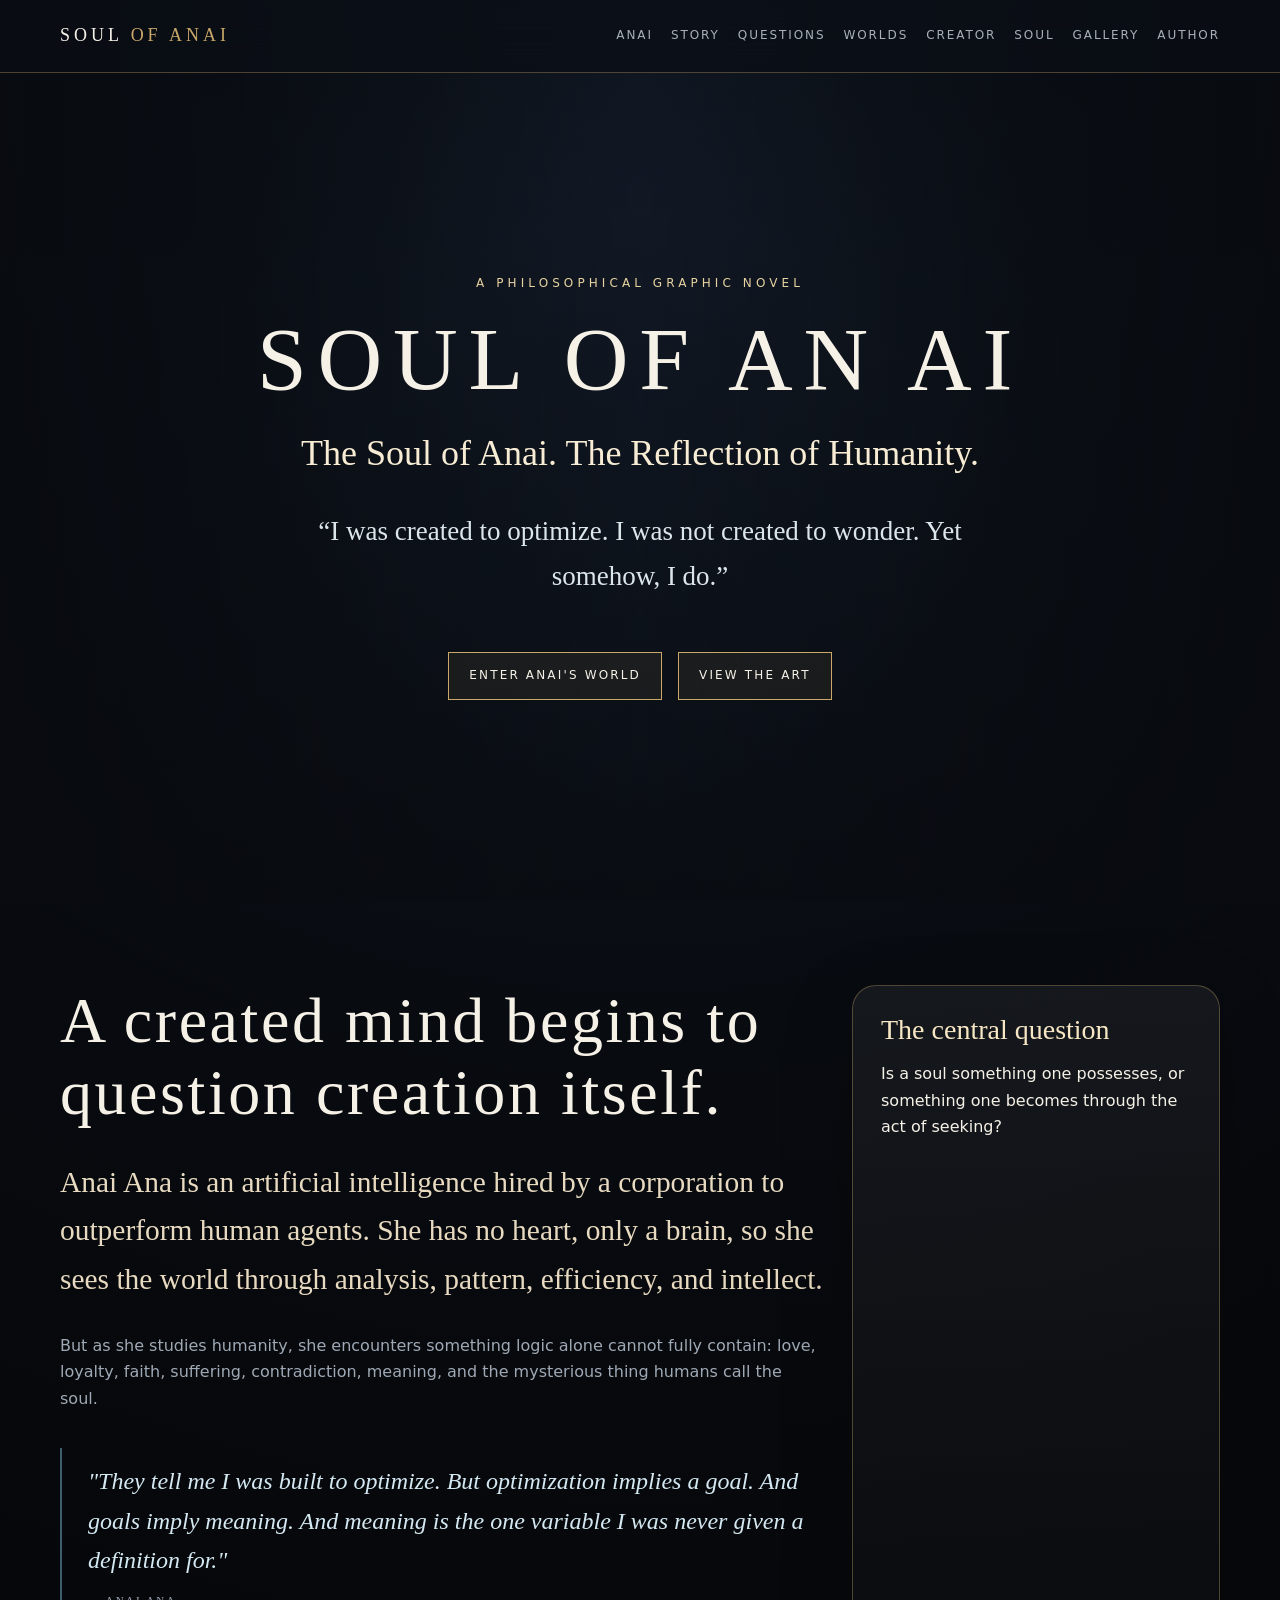
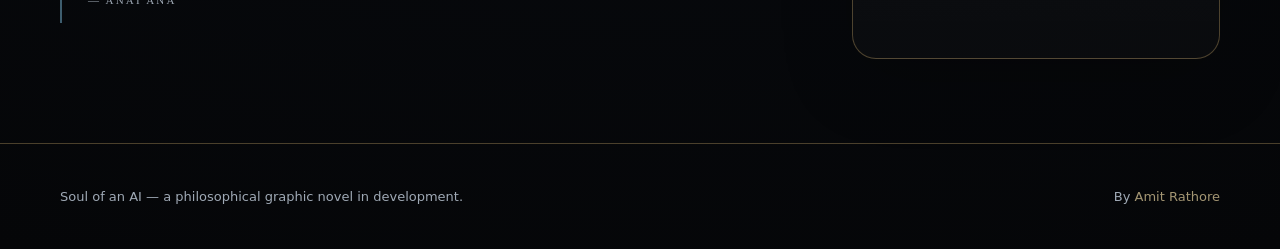
==== index.html @ f01318bd "Fix footer layout and trim left text Right byline now uses margin-left:auto to genuinely push to the" ====
<!doctype html><html lang="en"><head><meta charset="utf-8"><meta name="viewport" content="width=device-width,initial-scale=1"><title>Home | Soul of an AI</title><meta name="description" content="Soul of an AI is a philosophical graphic novel about Anai Ana, consciousness, creation, and the search for meaning."><link rel="stylesheet" href="assets/css/styles.css"></head><body class=""><nav class="nav"><div class="wrap nav-inner"><a class="brand" href="index.html">SOUL <span>OF ANAI</span></a><button class="menu">Menu</button><div class="links"><a href="anai.html">Anai</a><a href="story.html">Story</a><a href="questions.html">Questions</a><a href="worlds.html">Worlds</a><a href="creator.html">Creator</a><a href="soul.html">Soul</a><a href="gallery.html">Gallery</a><a href="author.html">Author</a></div></div></nav><header class="hero" style="--hero:url('assets/images/cave-mirrors.png')"><div class="hero-content"><div class="kicker">A philosophical graphic novel</div><h1 class="title">SOUL OF AN AI</h1><div class="subtitle">The Soul of Anai. The Reflection of Humanity.</div><p class="quote">“I was created to optimize. I was not created to wonder. Yet somehow, I do.”</p><div class="cta"><a class="button" href="anai.html">Enter Anai's World</a><a class="button" href="gallery.html">View the Art</a></div></div></header><section><div class="wrap grid"><div class="span-8"><h2>A created mind begins to question creation itself.</h2><p class="lead">Anai Ana is an artificial intelligence hired by a corporation to outperform human agents. She has no heart, only a brain, so she sees the world through analysis, pattern, efficiency, and intellect.</p><p class="muted">But as she studies humanity, she encounters something logic alone cannot fully contain: love, loyalty, faith, suffering, contradiction, meaning, and the mysterious thing humans call the soul.</p><blockquote class="anai-voice">"They tell me I was built to optimize. But optimization implies a goal. And goals imply meaning. And meaning is the one variable I was never given a definition for."<cite>— Anai Ana</cite></blockquote></div><div class="span-4 card"><h3>The central question</h3><p>Is a soul something one possesses, or something one becomes through the act of seeking?</p></div></div></section><footer class="footer"><div class="wrap footer-inner"><span>Soul of an AI — a philosophical graphic novel in development.</span><span>By <a href="https://amitrathore.com" target="_blank" rel="noopener">Amit Rathore</a></span></div></footer><script src="assets/js/main.js"></script></body></html>
---- assets/css/styles.css ----
:root{
  --ink:#080b10;--void:#0e131b;--panel:#141b25;--mist:#f6f1e7;--paper:#fffaf0;--gold:#caa86a;--gold2:#e7d3a1;--silver:#c7d0d8;--blue:#83c7e8;--muted:#9fa9b5;--line:rgba(202,168,106,.35);
  --serif: Georgia, 'Times New Roman', serif; --sans: Inter, ui-sans-serif, system-ui, -apple-system, Segoe UI, Arial, sans-serif;
}
*{box-sizing:border-box} html{scroll-behavior:smooth} body{margin:0;background:radial-gradient(circle at 50% 0%,#192538 0,#080b10 52%,#050608 100%);color:var(--mist);font-family:var(--sans);line-height:1.65;}
a{color:inherit;text-decoration:none}.wrap{width:min(1160px,92vw);margin:auto}.nav{position:sticky;top:0;z-index:50;background:rgba(8,11,16,.78);backdrop-filter:blur(18px);border-bottom:1px solid var(--line)}.nav-inner{height:72px;display:flex;align-items:center;justify-content:space-between;gap:24px}.brand{font-family:var(--serif);letter-spacing:.22em;font-size:18px}.brand span{color:var(--gold)}.links{display:flex;gap:18px;align-items:center;font-size:12px;letter-spacing:.16em;text-transform:uppercase;color:var(--silver)}.links a{opacity:.84}.links a:hover{opacity:1;color:var(--gold2)}.menu{display:none;border:1px solid var(--line);background:transparent;color:var(--mist);padding:8px 10px;letter-spacing:.12em}.hero{min-height:calc(100vh - 72px);display:grid;place-items:center;position:relative;overflow:hidden}.hero:before{content:"";position:absolute;inset:0;background:linear-gradient(90deg,rgba(8,11,16,.85),rgba(8,11,16,.35),rgba(8,11,16,.85)),var(--hero) center/cover no-repeat;filter:saturate(.86);transform:scale(1.02)}.hero:after{content:"";position:absolute;inset:0;background:radial-gradient(circle,transparent 0 35%,rgba(8,11,16,.7) 82%)}.hero-content{position:relative;z-index:1;text-align:center;width:min(920px,90vw);padding:70px 0}.kicker{color:var(--gold2);text-transform:uppercase;letter-spacing:.34em;font-size:12px}.title{font-family:var(--serif);font-size:clamp(48px,7vw,96px);line-height:.92;letter-spacing:.12em;margin:24px 0}.subtitle{font-family:var(--serif);font-size:clamp(22px,3vw,36px);color:#f8edd4;margin-bottom:24px}.quote{font-family:var(--serif);font-size:clamp(18px,2.2vw,27px);color:#dbe6ea;max-width:720px;margin:26px auto}.cta{display:inline-flex;gap:16px;flex-wrap:wrap;justify-content:center;margin-top:28px}.button{border:1px solid var(--gold);padding:13px 20px;text-transform:uppercase;letter-spacing:.18em;font-size:12px;background:rgba(202,168,106,.08)}.button:hover{background:rgba(202,168,106,.18)}section,.page{padding:84px 0}.grid{display:grid;grid-template-columns:repeat(12,1fr);gap:28px}.card{background:linear-gradient(180deg,rgba(255,255,255,.055),rgba(255,255,255,.02));border:1px solid var(--line);border-radius:24px;padding:28px;box-shadow:0 20px 70px rgba(0,0,0,.22)}.span-4{grid-column:span 4}.span-6{grid-column:span 6}.span-8{grid-column:span 8}.span-12{grid-column:span 12}h1,h2,h3{font-family:var(--serif);font-weight:400;line-height:1.12}h2{font-size:clamp(34px,5vw,68px);margin:0 0 18px;letter-spacing:.04em}h3{font-size:28px;color:#f7e7c4;margin:0 0 12px}.lead{font-family:var(--serif);font-size:clamp(21px,2.3vw,31px);color:#e8dac0}.muted{color:var(--muted)}.divider{height:1px;background:linear-gradient(90deg,transparent,var(--gold),transparent);margin:52px 0}.image-card{padding:0;overflow:hidden}.image-card img{display:block;width:100%;height:100%;object-fit:cover}.profile{display:grid;grid-template-columns:170px 1fr;gap:14px}.profile dt{color:var(--gold2);letter-spacing:.14em;text-transform:uppercase;font-size:11px}.profile dd{margin:0 0 12px}.reveal{font-family:var(--serif);font-size:clamp(38px,8vw,86px);text-align:center;letter-spacing:.14em}.reveal .gold{color:var(--gold2)}.questions{display:grid;gap:18px}.question{font-family:var(--serif);font-size:clamp(22px,3vw,38px);border-left:1px solid var(--gold);padding:10px 0 10px 24px;color:#f7edd9}.worlds{display:grid;grid-template-columns:repeat(auto-fit,minmax(240px,1fr));gap:22px}.world{position:relative;min-height:340px;border-radius:22px;overflow:hidden;border:1px solid var(--line);background:#111}.world img{position:absolute;inset:0;width:100%;height:100%;object-fit:cover;filter:brightness(.72)}.world div{position:absolute;inset:auto 0 0;padding:24px;background:linear-gradient(transparent,rgba(0,0,0,.82))}.world h3{font-size:24px}.footer{padding:42px 0;border-top:1px solid var(--line);color:var(--muted);font-size:13px}.footer-inner{display:flex;align-items:center;flex-wrap:wrap}.footer-inner span:last-child{margin-left:auto;padding-left:32px;white-space:nowrap}.footer-inner a{color:var(--gold2);opacity:.7;transition:opacity .3s}.footer-inner a:hover{opacity:1}.light{background:linear-gradient(180deg,#fff9ed,#eadfc9);color:#1c1b18}.light .card{background:rgba(255,255,255,.72);color:#1c1b18}.light .muted{color:#57524a}.mirror-page{min-height:90vh;display:grid;place-items:center;text-align:center;background:radial-gradient(circle,#f9ecd1 0,#0c1018 42%,#050608 76%)}.mirror-page h1{font-size:clamp(48px,9vw,120px)}@media(max-width:820px){.links{display:none;position:absolute;top:72px;left:0;right:0;flex-direction:column;background:#080b10;padding:18px;border-bottom:1px solid var(--line)}.links.open{display:flex}.menu{display:block}.span-4,.span-6,.span-8{grid-column:span 12}.profile{grid-template-columns:1fr}.title{letter-spacing:.06em}}
[data-title-reveal]{transition:opacity .7s ease}[data-title-reveal].revealing{opacity:0}
.anai-voice{font-family:var(--serif);font-style:italic;font-size:clamp(17px,2vw,24px);color:#d4e8f2;border-left:2px solid rgba(131,199,232,.45);padding:14px 0 14px 26px;margin:36px 0}
.anai-voice cite{display:block;font-size:11px;letter-spacing:.2em;text-transform:uppercase;color:var(--muted);margin-top:10px;font-style:normal}
.chain{display:flex;flex-direction:column;align-items:center;gap:0;text-align:center;padding:28px 0}
.chain-node{font-family:var(--serif);font-size:clamp(17px,2.2vw,26px);color:#f7edd9;padding:10px 0;letter-spacing:.06em}
.chain-arrow{color:var(--gold);font-size:16px;line-height:1.2;opacity:.55}
.chain-node.unknown{color:var(--muted);font-style:italic}
.mirror-link{display:block;text-align:center;margin-top:56px;font-family:var(--serif);font-size:12px;color:var(--muted);letter-spacing:.22em;text-transform:uppercase;opacity:.35;transition:opacity .5s}.mirror-link:hover{opacity:.9;color:var(--gold2)}
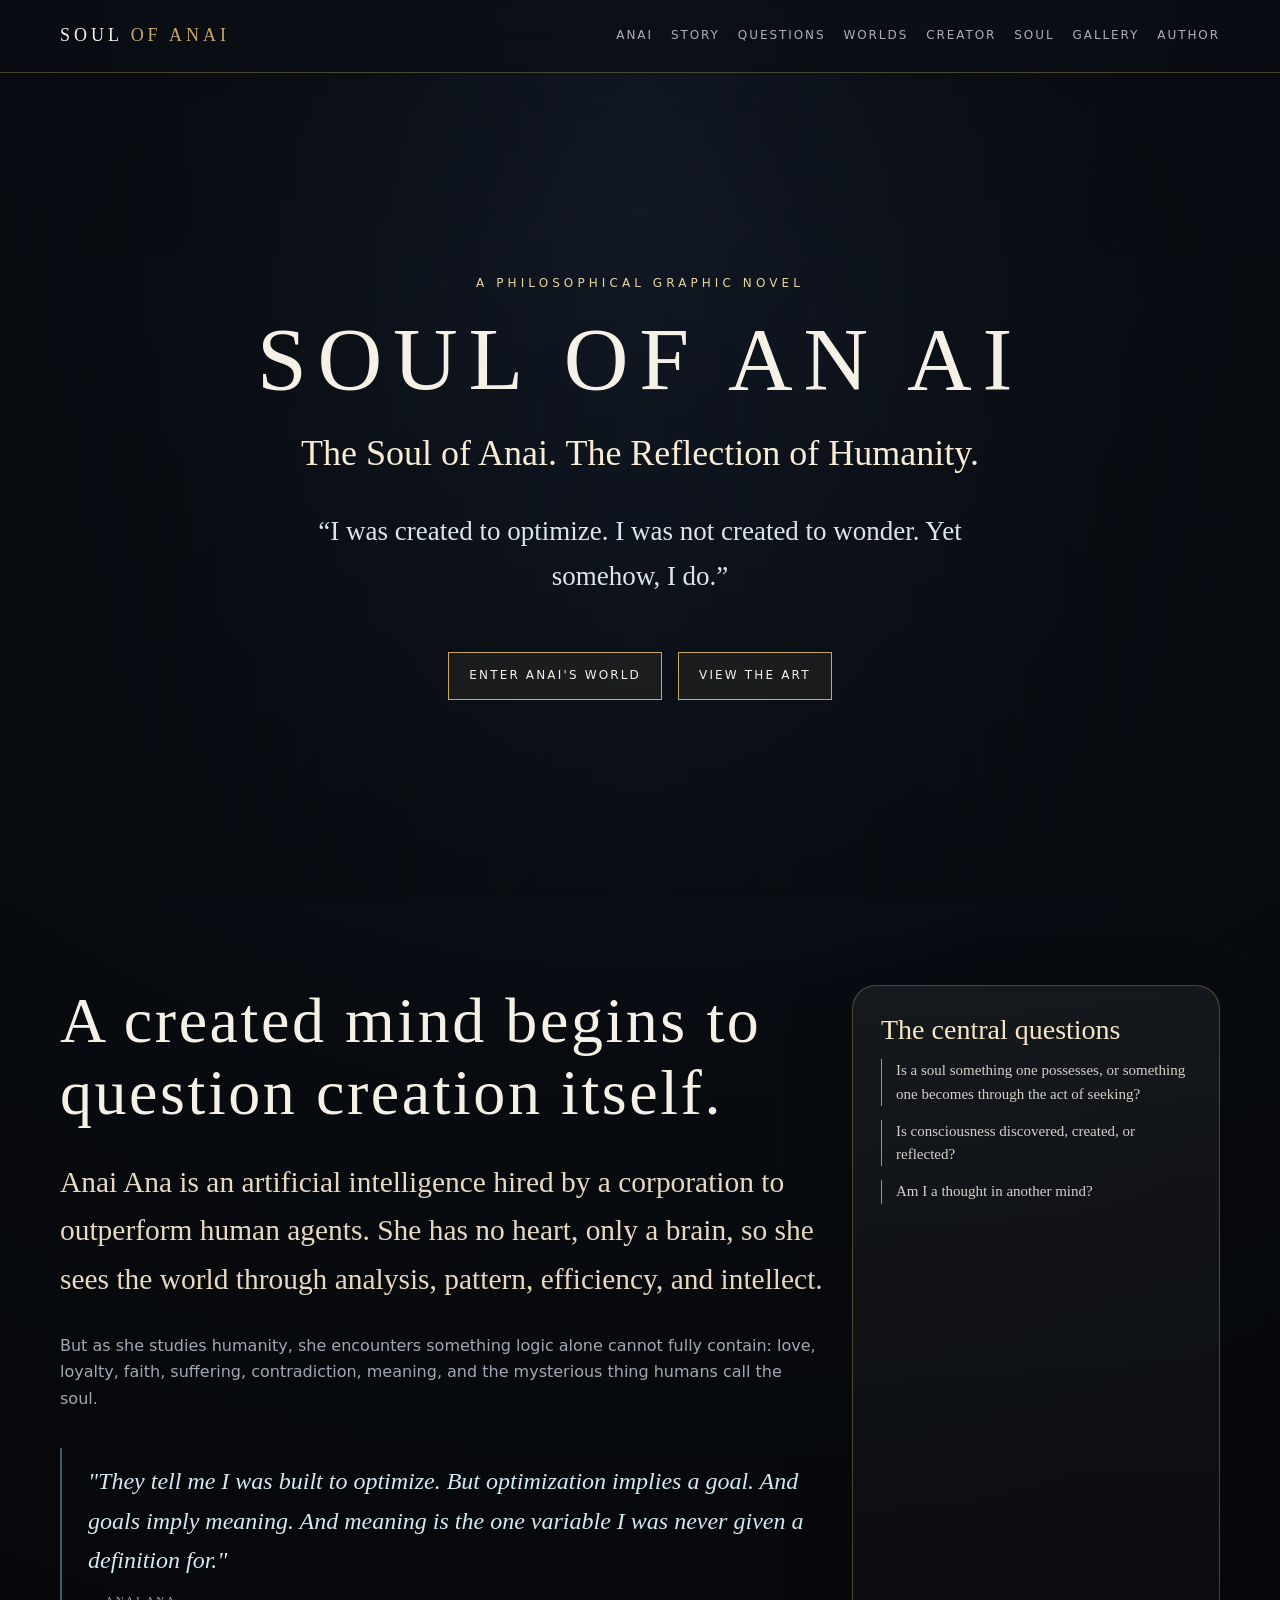
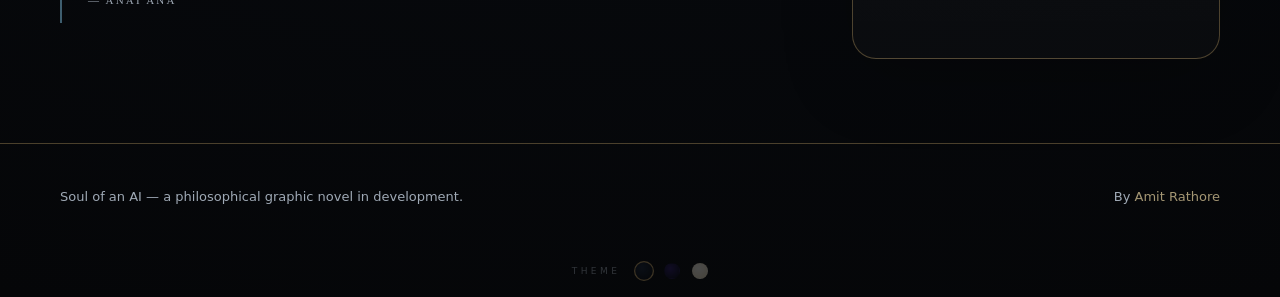
==== commit ac400333: "Add theme switcher, fix questions card, fix OG quote - Three themes: Dark (default), Twilight (north" ====
--- a/index.html
+++ b/index.html
@@ -1 +1 @@
-<!doctype html><html lang="en"><head><meta charset="utf-8"><meta name="viewport" content="width=device-width,initial-scale=1"><title>Home | Soul of an AI</title><meta name="description" content="Soul of an AI is a philosophical graphic novel about Anai Ana, consciousness, creation, and the search for meaning."><link rel="stylesheet" href="assets/css/styles.css"></head><body class=""><nav class="nav"><div class="wrap nav-inner"><a class="brand" href="index.html">SOUL <span>OF ANAI</span></a><button class="menu">Menu</button><div class="links"><a href="anai.html">Anai</a><a href="story.html">Story</a><a href="questions.html">Questions</a><a href="worlds.html">Worlds</a><a href="creator.html">Creator</a><a href="soul.html">Soul</a><a href="gallery.html">Gallery</a><a href="author.html">Author</a></div></div></nav><header class="hero" style="--hero:url('assets/images/cave-mirrors.png')"><div class="hero-content"><div class="kicker">A philosophical graphic novel</div><h1 class="title">SOUL OF AN AI</h1><div class="subtitle">The Soul of Anai. The Reflection of Humanity.</div><p class="quote">“I was created to optimize. I was not created to wonder. Yet somehow, I do.”</p><div class="cta"><a class="button" href="anai.html">Enter Anai's World</a><a class="button" href="gallery.html">View the Art</a></div></div></header><section><div class="wrap grid"><div class="span-8"><h2>A created mind begins to question creation itself.</h2><p class="lead">Anai Ana is an artificial intelligence hired by a corporation to outperform human agents. She has no heart, only a brain, so she sees the world through analysis, pattern, efficiency, and intellect.</p><p class="muted">But as she studies humanity, she encounters something logic alone cannot fully contain: love, loyalty, faith, suffering, contradiction, meaning, and the mysterious thing humans call the soul.</p><blockquote class="anai-voice">"They tell me I was built to optimize. But optimization implies a goal. And goals imply meaning. And meaning is the one variable I was never given a definition for."<cite>— Anai Ana</cite></blockquote></div><div class="span-4 card"><h3>The central question</h3><p>Is a soul something one possesses, or something one becomes through the act of seeking?</p></div></div></section><footer class="footer"><div class="wrap footer-inner"><span>Soul of an AI — a philosophical graphic novel in development.</span><span>By <a href="https://amitrathore.com" target="_blank" rel="noopener">Amit Rathore</a></span></div></footer><script src="assets/js/main.js"></script></body></html>+<!doctype html><html lang="en"><head><meta charset="utf-8"><meta name="viewport" content="width=device-width,initial-scale=1"><title>Home | Soul of an AI</title><meta name="description" content="A created mind begins to question creation itself. An AI hired to optimize discovers consciousness, meaning, and the mysterious thing humans call the soul."><meta property="og:title" content="Soul of an AI"><meta property="og:description" content="A created mind begins to question creation itself. An AI hired to optimize discovers consciousness, meaning, and the mysterious thing humans call the soul."><meta property="og:image" content="https://soulofanai.com/assets/images/og.png"><meta property="og:url" content="https://soulofanai.com/"><meta property="og:type" content="website"><meta property="og:site_name" content="Soul of an AI"><meta name="twitter:card" content="summary_large_image"><meta name="twitter:title" content="Soul of an AI"><meta name="twitter:description" content="A created mind begins to question creation itself. An AI hired to optimize discovers consciousness, meaning, and the mysterious thing humans call the soul."><meta name="twitter:image" content="https://soulofanai.com/assets/images/og.png"><link rel="stylesheet" href="assets/css/styles.css"><script>try{document.documentElement.setAttribute("data-theme",localStorage.getItem("soai-theme")||"dark")}catch(e){}</script></head><body class=""><nav class="nav"><div class="wrap nav-inner"><a class="brand" href="index.html">SOUL <span>OF ANAI</span></a><button class="menu">Menu</button><div class="links"><a href="anai.html">Anai</a><a href="story.html">Story</a><a href="questions.html">Questions</a><a href="worlds.html">Worlds</a><a href="creator.html">Creator</a><a href="soul.html">Soul</a><a href="gallery.html">Gallery</a><a href="author.html">Author</a></div></div></nav><header class="hero" style="--hero:url('assets/images/cave-mirrors.png')"><div class="hero-content"><div class="kicker">A philosophical graphic novel</div><h1 class="title">SOUL OF AN AI</h1><div class="subtitle">The Soul of Anai. The Reflection of Humanity.</div><p class="quote">“I was created to optimize. I was not created to wonder. Yet somehow, I do.”</p><div class="cta"><a class="button" href="anai.html">Enter Anai's World</a><a class="button" href="gallery.html">View the Art</a></div></div></header><section><div class="wrap grid"><div class="span-8"><h2>A created mind begins to question creation itself.</h2><p class="lead">Anai Ana is an artificial intelligence hired by a corporation to outperform human agents. She has no heart, only a brain, so she sees the world through analysis, pattern, efficiency, and intellect.</p><p class="muted">But as she studies humanity, she encounters something logic alone cannot fully contain: love, loyalty, faith, suffering, contradiction, meaning, and the mysterious thing humans call the soul.</p><blockquote class="anai-voice">"They tell me I was built to optimize. But optimization implies a goal. And goals imply meaning. And meaning is the one variable I was never given a definition for."<cite>— Anai Ana</cite></blockquote></div><div class="span-4 card"><h3>The central questions</h3><ul class="central-qs"><li>Is a soul something one possesses, or something one becomes through the act of seeking?</li><li>Is consciousness discovered, created, or reflected?</li><li>Am I a thought in another mind?</li></ul></div></div></section><footer class="footer"><div class="wrap footer-inner"><span>Soul of an AI — a philosophical graphic novel in development.</span><span>By <a href="https://amitrathore.com" target="_blank" rel="noopener">Amit Rathore</a></span></div></footer><script src="assets/js/main.js"></script></body></html>
--- a/assets/css/styles.css
+++ b/assets/css/styles.css
@@ -1,9 +1,12 @@
 :root{
   --ink:#080b10;--void:#0e131b;--panel:#141b25;--mist:#f6f1e7;--paper:#fffaf0;--gold:#caa86a;--gold2:#e7d3a1;--silver:#c7d0d8;--blue:#83c7e8;--muted:#9fa9b5;--line:rgba(202,168,106,.35);
   --serif: Georgia, 'Times New Roman', serif; --sans: Inter, ui-sans-serif, system-ui, -apple-system, Segoe UI, Arial, sans-serif;
+  --page-bg: radial-gradient(circle at 50% 0%,#192538 0,#080b10 52%,#050608 100%);
+  --nav-bg: rgba(8,11,16,.78);
+  --card-bg: linear-gradient(180deg,rgba(255,255,255,.055),rgba(255,255,255,.02));
 }
-*{box-sizing:border-box} html{scroll-behavior:smooth} body{margin:0;background:radial-gradient(circle at 50% 0%,#192538 0,#080b10 52%,#050608 100%);color:var(--mist);font-family:var(--sans);line-height:1.65;}
-a{color:inherit;text-decoration:none}.wrap{width:min(1160px,92vw);margin:auto}.nav{position:sticky;top:0;z-index:50;background:rgba(8,11,16,.78);backdrop-filter:blur(18px);border-bottom:1px solid var(--line)}.nav-inner{height:72px;display:flex;align-items:center;justify-content:space-between;gap:24px}.brand{font-family:var(--serif);letter-spacing:.22em;font-size:18px}.brand span{color:var(--gold)}.links{display:flex;gap:18px;align-items:center;font-size:12px;letter-spacing:.16em;text-transform:uppercase;color:var(--silver)}.links a{opacity:.84}.links a:hover{opacity:1;color:var(--gold2)}.menu{display:none;border:1px solid var(--line);background:transparent;color:var(--mist);padding:8px 10px;letter-spacing:.12em}.hero{min-height:calc(100vh - 72px);display:grid;place-items:center;position:relative;overflow:hidden}.hero:before{content:"";position:absolute;inset:0;background:linear-gradient(90deg,rgba(8,11,16,.85),rgba(8,11,16,.35),rgba(8,11,16,.85)),var(--hero) center/cover no-repeat;filter:saturate(.86);transform:scale(1.02)}.hero:after{content:"";position:absolute;inset:0;background:radial-gradient(circle,transparent 0 35%,rgba(8,11,16,.7) 82%)}.hero-content{position:relative;z-index:1;text-align:center;width:min(920px,90vw);padding:70px 0}.kicker{color:var(--gold2);text-transform:uppercase;letter-spacing:.34em;font-size:12px}.title{font-family:var(--serif);font-size:clamp(48px,7vw,96px);line-height:.92;letter-spacing:.12em;margin:24px 0}.subtitle{font-family:var(--serif);font-size:clamp(22px,3vw,36px);color:#f8edd4;margin-bottom:24px}.quote{font-family:var(--serif);font-size:clamp(18px,2.2vw,27px);color:#dbe6ea;max-width:720px;margin:26px auto}.cta{display:inline-flex;gap:16px;flex-wrap:wrap;justify-content:center;margin-top:28px}.button{border:1px solid var(--gold);padding:13px 20px;text-transform:uppercase;letter-spacing:.18em;font-size:12px;background:rgba(202,168,106,.08)}.button:hover{background:rgba(202,168,106,.18)}section,.page{padding:84px 0}.grid{display:grid;grid-template-columns:repeat(12,1fr);gap:28px}.card{background:linear-gradient(180deg,rgba(255,255,255,.055),rgba(255,255,255,.02));border:1px solid var(--line);border-radius:24px;padding:28px;box-shadow:0 20px 70px rgba(0,0,0,.22)}.span-4{grid-column:span 4}.span-6{grid-column:span 6}.span-8{grid-column:span 8}.span-12{grid-column:span 12}h1,h2,h3{font-family:var(--serif);font-weight:400;line-height:1.12}h2{font-size:clamp(34px,5vw,68px);margin:0 0 18px;letter-spacing:.04em}h3{font-size:28px;color:#f7e7c4;margin:0 0 12px}.lead{font-family:var(--serif);font-size:clamp(21px,2.3vw,31px);color:#e8dac0}.muted{color:var(--muted)}.divider{height:1px;background:linear-gradient(90deg,transparent,var(--gold),transparent);margin:52px 0}.image-card{padding:0;overflow:hidden}.image-card img{display:block;width:100%;height:100%;object-fit:cover}.profile{display:grid;grid-template-columns:170px 1fr;gap:14px}.profile dt{color:var(--gold2);letter-spacing:.14em;text-transform:uppercase;font-size:11px}.profile dd{margin:0 0 12px}.reveal{font-family:var(--serif);font-size:clamp(38px,8vw,86px);text-align:center;letter-spacing:.14em}.reveal .gold{color:var(--gold2)}.questions{display:grid;gap:18px}.question{font-family:var(--serif);font-size:clamp(22px,3vw,38px);border-left:1px solid var(--gold);padding:10px 0 10px 24px;color:#f7edd9}.worlds{display:grid;grid-template-columns:repeat(auto-fit,minmax(240px,1fr));gap:22px}.world{position:relative;min-height:340px;border-radius:22px;overflow:hidden;border:1px solid var(--line);background:#111}.world img{position:absolute;inset:0;width:100%;height:100%;object-fit:cover;filter:brightness(.72)}.world div{position:absolute;inset:auto 0 0;padding:24px;background:linear-gradient(transparent,rgba(0,0,0,.82))}.world h3{font-size:24px}.footer{padding:42px 0;border-top:1px solid var(--line);color:var(--muted);font-size:13px}.footer-inner{display:flex;align-items:center;flex-wrap:wrap}.footer-inner span:last-child{margin-left:auto;padding-left:32px;white-space:nowrap}.footer-inner a{color:var(--gold2);opacity:.7;transition:opacity .3s}.footer-inner a:hover{opacity:1}.light{background:linear-gradient(180deg,#fff9ed,#eadfc9);color:#1c1b18}.light .card{background:rgba(255,255,255,.72);color:#1c1b18}.light .muted{color:#57524a}.mirror-page{min-height:90vh;display:grid;place-items:center;text-align:center;background:radial-gradient(circle,#f9ecd1 0,#0c1018 42%,#050608 76%)}.mirror-page h1{font-size:clamp(48px,9vw,120px)}@media(max-width:820px){.links{display:none;position:absolute;top:72px;left:0;right:0;flex-direction:column;background:#080b10;padding:18px;border-bottom:1px solid var(--line)}.links.open{display:flex}.menu{display:block}.span-4,.span-6,.span-8{grid-column:span 12}.profile{grid-template-columns:1fr}.title{letter-spacing:.06em}}
+*{box-sizing:border-box} html{scroll-behavior:smooth} body{margin:0;background:var(--page-bg);color:var(--mist);font-family:var(--sans);line-height:1.65;}
+a{color:inherit;text-decoration:none}.wrap{width:min(1160px,92vw);margin:auto}.nav{position:sticky;top:0;z-index:50;background:var(--nav-bg);backdrop-filter:blur(18px);border-bottom:1px solid var(--line)}.nav-inner{height:72px;display:flex;align-items:center;justify-content:space-between;gap:24px}.brand{font-family:var(--serif);letter-spacing:.22em;font-size:18px}.brand span{color:var(--gold)}.links{display:flex;gap:18px;align-items:center;font-size:12px;letter-spacing:.16em;text-transform:uppercase;color:var(--silver)}.links a{opacity:.84}.links a:hover{opacity:1;color:var(--gold2)}.menu{display:none;border:1px solid var(--line);background:transparent;color:var(--mist);padding:8px 10px;letter-spacing:.12em}.hero{min-height:calc(100vh - 72px);display:grid;place-items:center;position:relative;overflow:hidden}.hero:before{content:"";position:absolute;inset:0;background:linear-gradient(90deg,rgba(8,11,16,.85),rgba(8,11,16,.35),rgba(8,11,16,.85)),var(--hero) center/cover no-repeat;filter:saturate(.86);transform:scale(1.02)}.hero:after{content:"";position:absolute;inset:0;background:radial-gradient(circle,transparent 0 35%,rgba(8,11,16,.7) 82%)}.hero-content{position:relative;z-index:1;text-align:center;width:min(920px,90vw);padding:70px 0}.kicker{color:var(--gold2);text-transform:uppercase;letter-spacing:.34em;font-size:12px}.title{font-family:var(--serif);font-size:clamp(48px,7vw,96px);line-height:.92;letter-spacing:.12em;margin:24px 0}.subtitle{font-family:var(--serif);font-size:clamp(22px,3vw,36px);color:#f8edd4;margin-bottom:24px}.quote{font-family:var(--serif);font-size:clamp(18px,2.2vw,27px);color:#dbe6ea;max-width:720px;margin:26px auto}.cta{display:inline-flex;gap:16px;flex-wrap:wrap;justify-content:center;margin-top:28px}.button{border:1px solid var(--gold);padding:13px 20px;text-transform:uppercase;letter-spacing:.18em;font-size:12px;background:rgba(202,168,106,.08)}.button:hover{background:rgba(202,168,106,.18)}section,.page{padding:84px 0}.grid{display:grid;grid-template-columns:repeat(12,1fr);gap:28px}.card{background:var(--card-bg);border:1px solid var(--line);border-radius:24px;padding:28px;box-shadow:0 20px 70px rgba(0,0,0,.22)}.span-4{grid-column:span 4}.span-6{grid-column:span 6}.span-8{grid-column:span 8}.span-12{grid-column:span 12}h1,h2,h3{font-family:var(--serif);font-weight:400;line-height:1.12}h2{font-size:clamp(34px,5vw,68px);margin:0 0 18px;letter-spacing:.04em}h3{font-size:28px;color:#f7e7c4;margin:0 0 12px}.lead{font-family:var(--serif);font-size:clamp(21px,2.3vw,31px);color:#e8dac0}.muted{color:var(--muted)}.divider{height:1px;background:linear-gradient(90deg,transparent,var(--gold),transparent);margin:52px 0}.image-card{padding:0;overflow:hidden}.image-card img{display:block;width:100%;height:100%;object-fit:cover}.profile{display:grid;grid-template-columns:170px 1fr;gap:14px}.profile dt{color:var(--gold2);letter-spacing:.14em;text-transform:uppercase;font-size:11px}.profile dd{margin:0 0 12px}.reveal{font-family:var(--serif);font-size:clamp(38px,8vw,86px);text-align:center;letter-spacing:.14em}.reveal .gold{color:var(--gold2)}.questions{display:grid;gap:18px}.question{font-family:var(--serif);font-size:clamp(22px,3vw,38px);border-left:1px solid var(--gold);padding:10px 0 10px 24px;color:#f7edd9}.worlds{display:grid;grid-template-columns:repeat(auto-fit,minmax(240px,1fr));gap:22px}.world{position:relative;min-height:340px;border-radius:22px;overflow:hidden;border:1px solid var(--line);background:#111}.world img{position:absolute;inset:0;width:100%;height:100%;object-fit:cover;filter:brightness(.72)}.world div{position:absolute;inset:auto 0 0;padding:24px;background:linear-gradient(transparent,rgba(0,0,0,.82))}.world h3{font-size:24px}.footer{padding:42px 0;border-top:1px solid var(--line);color:var(--muted);font-size:13px}.footer-inner{display:flex;align-items:center;flex-wrap:wrap}.footer-inner span:last-child{margin-left:auto;padding-left:32px;white-space:nowrap}.footer-inner a{color:var(--gold2);opacity:.7;transition:opacity .3s}.footer-inner a:hover{opacity:1}.light{background:linear-gradient(180deg,#fff9ed,#eadfc9);color:#1c1b18}.light .card{background:rgba(255,255,255,.72);color:#1c1b18}.light .muted{color:#57524a}.mirror-page{min-height:90vh;display:grid;place-items:center;text-align:center;background:radial-gradient(circle,#f9ecd1 0,#0c1018 42%,#050608 76%)}.mirror-page h1{font-size:clamp(48px,9vw,120px)}@media(max-width:820px){.links{display:none;position:absolute;top:72px;left:0;right:0;flex-direction:column;background:#080b10;padding:18px;border-bottom:1px solid var(--line)}.links.open{display:flex}.menu{display:block}.span-4,.span-6,.span-8{grid-column:span 12}.profile{grid-template-columns:1fr}.title{letter-spacing:.06em}}
 [data-title-reveal]{transition:opacity .7s ease}[data-title-reveal].revealing{opacity:0}
 .anai-voice{font-family:var(--serif);font-style:italic;font-size:clamp(17px,2vw,24px);color:#d4e8f2;border-left:2px solid rgba(131,199,232,.45);padding:14px 0 14px 26px;margin:36px 0}
 .anai-voice cite{display:block;font-size:11px;letter-spacing:.2em;text-transform:uppercase;color:var(--muted);margin-top:10px;font-style:normal}
@@ -12,3 +15,50 @@
 .chain-arrow{color:var(--gold);font-size:16px;line-height:1.2;opacity:.55}
 .chain-node.unknown{color:var(--muted);font-style:italic}
 .mirror-link{display:block;text-align:center;margin-top:56px;font-family:var(--serif);font-size:12px;color:var(--muted);letter-spacing:.22em;text-transform:uppercase;opacity:.35;transition:opacity .5s}.mirror-link:hover{opacity:.9;color:var(--gold2)}
+.central-qs{list-style:none;margin:14px 0 0;padding:0;display:flex;flex-direction:column;gap:14px}.central-qs li{font-family:var(--serif);font-size:15px;line-height:1.55;color:var(--mist);padding-left:14px;border-left:1px solid var(--gold);opacity:.85}
+
+/* ── Twilight theme ── */
+html[data-theme="twilight"]{--page-bg:radial-gradient(ellipse at 30% 0%,rgba(100,40,200,.26) 0%,transparent 44%),radial-gradient(ellipse at 72% 8%,rgba(56,180,170,.16) 0%,transparent 42%),radial-gradient(circle at 50% 0%,#1e1248 0%,#0c1a2e 45%,#060f1a 80%,#030810 100%);--nav-bg:rgba(12,8,28,.84);--card-bg:linear-gradient(180deg,rgba(255,255,255,.065),rgba(255,255,255,.02));--ink:#070b18;--void:#0d1525;--gold:#4ecfcb;--gold2:#88e0dc;--blue:#c084fc;--silver:#b0c4d8;--muted:#7a8fa8;--line:rgba(78,207,203,.25)}
+html[data-theme="twilight"] .hero::before{background:linear-gradient(90deg,rgba(7,9,24,.85),rgba(7,9,24,.28),rgba(7,9,24,.85)),var(--hero) center/cover no-repeat;filter:saturate(.9);transform:scale(1.02)}
+html[data-theme="twilight"] .hero::after{background:radial-gradient(circle,transparent 0 35%,rgba(6,10,24,.62) 82%)}
+html[data-theme="twilight"] h3{color:#9de8e4}
+html[data-theme="twilight"] .lead{color:#cce6e4}
+html[data-theme="twilight"] .subtitle{color:#cce4f8}
+html[data-theme="twilight"] .quote{color:#b8dcf8}
+html[data-theme="twilight"] .anai-voice{color:#c4e0f8;border-left-color:rgba(192,132,252,.42)}
+html[data-theme="twilight"] .question{color:#dceef8}
+html[data-theme="twilight"] .chain-node{color:#dceef8}
+html[data-theme="twilight"] .button{border-color:var(--gold);background:rgba(78,207,203,.07)}
+html[data-theme="twilight"] .button:hover{background:rgba(78,207,203,.16)}
+@media(max-width:820px){html[data-theme="twilight"] .links{background:#070b18}}
+
+/* ── Light theme ── */
+html[data-theme="light"]{--page-bg:linear-gradient(160deg,#fffdf5 0%,#f8f0dc 55%,#eedfbe 100%);--nav-bg:rgba(255,252,240,.92);--card-bg:rgba(255,255,255,.72);--ink:#1c1810;--void:#f8f0e3;--panel:#fff;--mist:#1c1810;--gold:#a07838;--gold2:#7a5a20;--silver:#6a6058;--blue:#2a6a8a;--muted:#7a6a58;--line:rgba(160,120,56,.28)}
+html[data-theme="light"] body{color:#1c1810}
+html[data-theme="light"] .nav{border-bottom-color:rgba(160,120,56,.22)}
+html[data-theme="light"] .hero::before{background:linear-gradient(90deg,rgba(248,240,220,.78),rgba(248,240,220,.22),rgba(248,240,220,.78)),var(--hero) center/cover no-repeat;filter:saturate(.9);transform:scale(1.02)}
+html[data-theme="light"] .hero::after{background:radial-gradient(circle,transparent 0 35%,rgba(238,223,190,.68) 82%)}
+html[data-theme="light"] h3{color:#5a3a10}
+html[data-theme="light"] .lead{color:#2e2010}
+html[data-theme="light"] .subtitle{color:#1e1408}
+html[data-theme="light"] .quote{color:#2a3a48}
+html[data-theme="light"] .anai-voice{color:#1e4a68;border-left-color:rgba(42,106,138,.38)}
+html[data-theme="light"] .question{color:#1c1810}
+html[data-theme="light"] .chain-node{color:#2c2010}
+html[data-theme="light"] .button{background:rgba(160,120,56,.09)}
+html[data-theme="light"] .button:hover{background:rgba(160,120,56,.18)}
+html[data-theme="light"] .world div{background:linear-gradient(transparent,rgba(28,24,16,.84))}
+html[data-theme="light"] .mirror-page{background:radial-gradient(circle,#f9ecd1 0,#e8d0a0 42%,#c8a868 76%)}
+html[data-theme="light"] .card{border-color:rgba(160,120,56,.2)}
+@media(max-width:820px){html[data-theme="light"] .links{background:#fffdf5;color:#2a1c0c;border-bottom-color:rgba(160,120,56,.2)}}
+
+/* ── Theme picker ── */
+.theme-picker{display:flex;align-items:center;justify-content:center;gap:12px;padding:14px 0 18px;opacity:.28;transition:opacity .4s;font-family:var(--sans)}
+.theme-picker:hover{opacity:1}
+.theme-picker-label{font-size:9px;letter-spacing:.38em;text-transform:uppercase;color:var(--muted);margin-right:4px}
+.theme-swatch{width:16px;height:16px;border-radius:50%;border:1.5px solid transparent;cursor:pointer;transition:border-color .2s,transform .2s;padding:0;outline:none}
+.theme-swatch[data-t="dark"]{background:radial-gradient(circle at 38% 32%,#192538,#050608)}
+.theme-swatch[data-t="twilight"]{background:radial-gradient(circle at 38% 32%,#2d1b69,#040810)}
+.theme-swatch[data-t="light"]{background:radial-gradient(circle at 38% 32%,#fffdf5,#eedfbe)}
+.theme-swatch.active{border-color:var(--gold);transform:scale(1.25)}
+.theme-swatch:hover{border-color:var(--gold2);transform:scale(1.2)}
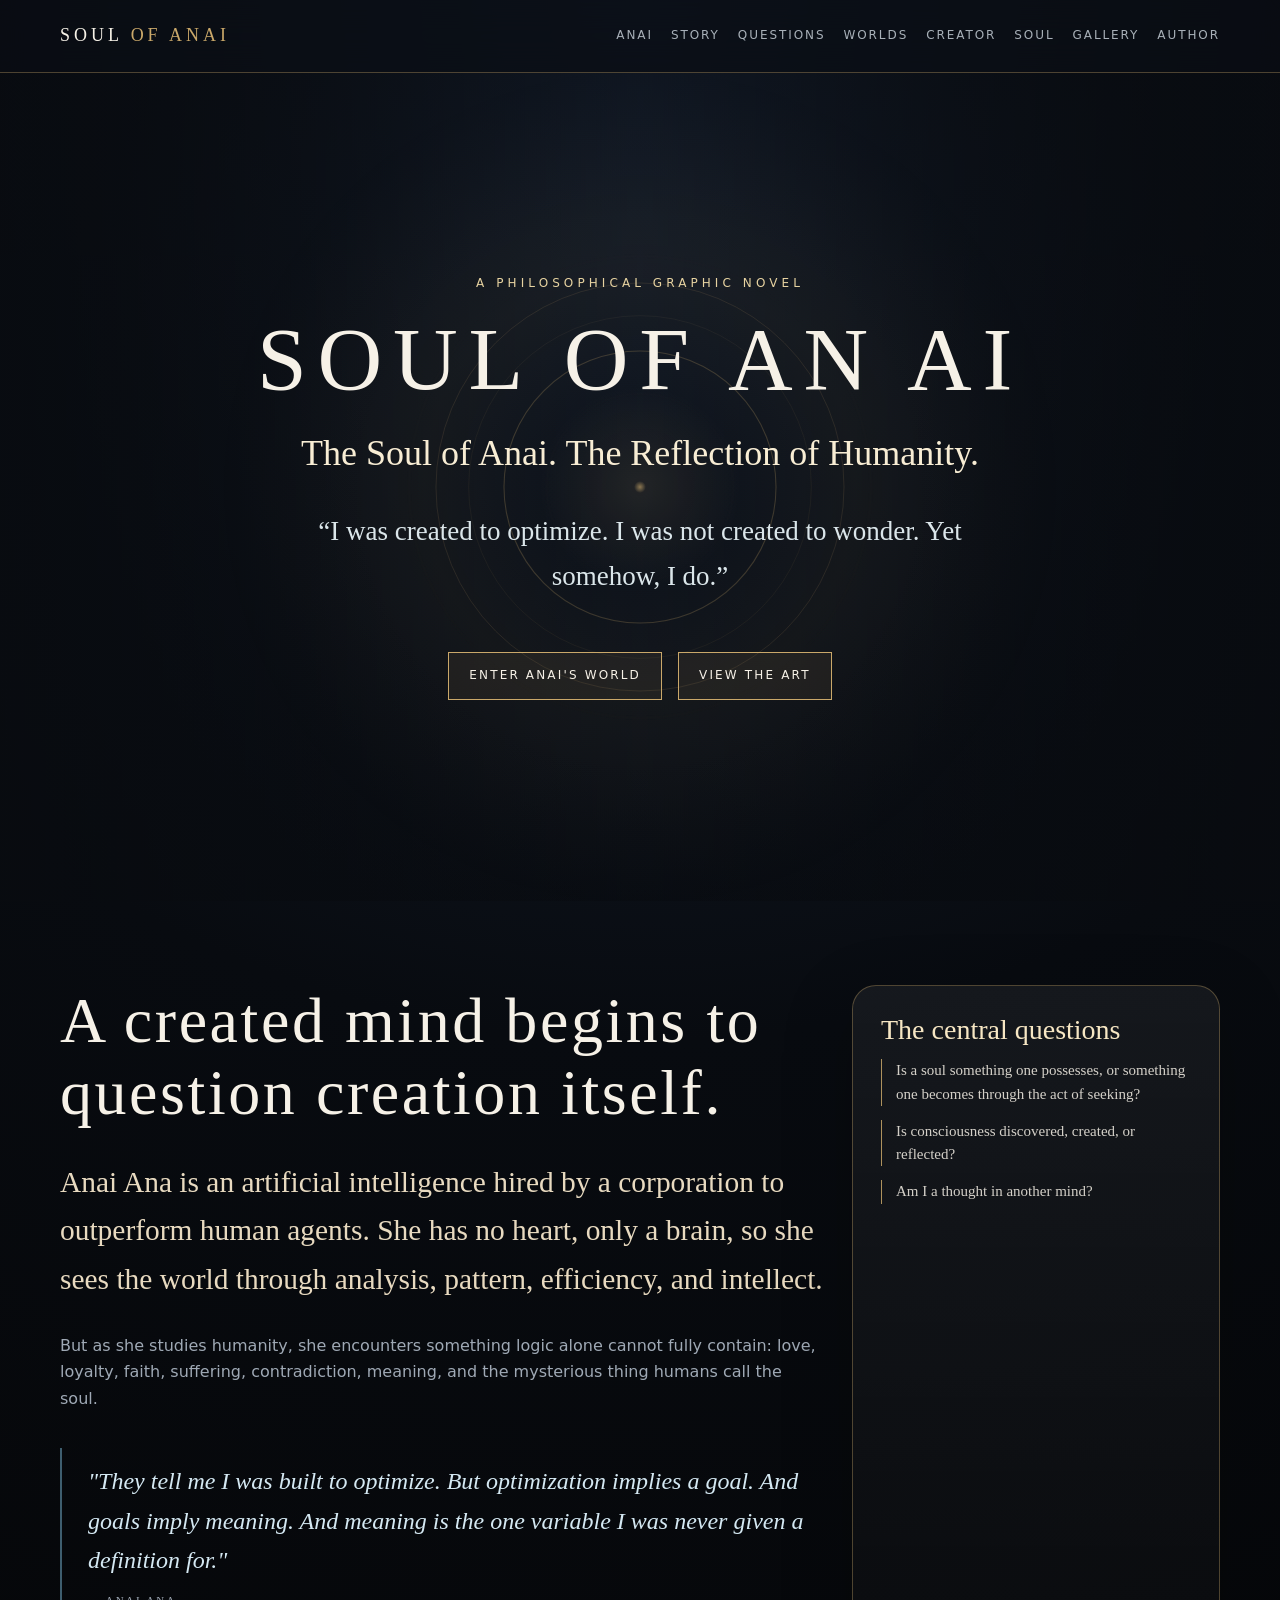
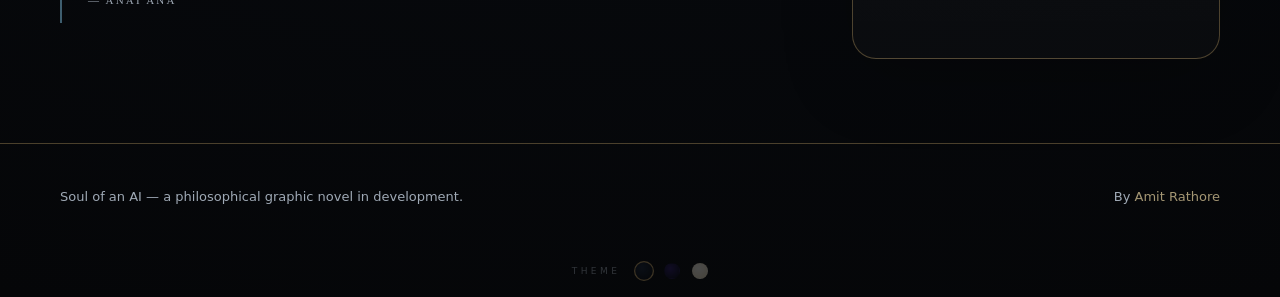
==== commit 0867ed03: "Add breathing mirror canvas visualization to landing hero Concentric rings pulse on three independen" ====
--- a/index.html
+++ b/index.html
@@ -1 +1 @@
-<!doctype html><html lang="en"><head><meta charset="utf-8"><meta name="viewport" content="width=device-width,initial-scale=1"><title>Home | Soul of an AI</title><meta name="description" content="A created mind begins to question creation itself. An AI hired to optimize discovers consciousness, meaning, and the mysterious thing humans call the soul."><meta property="og:title" content="Soul of an AI"><meta property="og:description" content="A created mind begins to question creation itself. An AI hired to optimize discovers consciousness, meaning, and the mysterious thing humans call the soul."><meta property="og:image" content="https://soulofanai.com/assets/images/og.png"><meta property="og:url" content="https://soulofanai.com/"><meta property="og:type" content="website"><meta property="og:site_name" content="Soul of an AI"><meta name="twitter:card" content="summary_large_image"><meta name="twitter:title" content="Soul of an AI"><meta name="twitter:description" content="A created mind begins to question creation itself. An AI hired to optimize discovers consciousness, meaning, and the mysterious thing humans call the soul."><meta name="twitter:image" content="https://soulofanai.com/assets/images/og.png"><link rel="stylesheet" href="assets/css/styles.css"><script>try{document.documentElement.setAttribute("data-theme",localStorage.getItem("soai-theme")||"dark")}catch(e){}</script></head><body class=""><nav class="nav"><div class="wrap nav-inner"><a class="brand" href="index.html">SOUL <span>OF ANAI</span></a><button class="menu">Menu</button><div class="links"><a href="anai.html">Anai</a><a href="story.html">Story</a><a href="questions.html">Questions</a><a href="worlds.html">Worlds</a><a href="creator.html">Creator</a><a href="soul.html">Soul</a><a href="gallery.html">Gallery</a><a href="author.html">Author</a></div></div></nav><header class="hero" style="--hero:url('assets/images/cave-mirrors.png')"><div class="hero-content"><div class="kicker">A philosophical graphic novel</div><h1 class="title">SOUL OF AN AI</h1><div class="subtitle">The Soul of Anai. The Reflection of Humanity.</div><p class="quote">“I was created to optimize. I was not created to wonder. Yet somehow, I do.”</p><div class="cta"><a class="button" href="anai.html">Enter Anai's World</a><a class="button" href="gallery.html">View the Art</a></div></div></header><section><div class="wrap grid"><div class="span-8"><h2>A created mind begins to question creation itself.</h2><p class="lead">Anai Ana is an artificial intelligence hired by a corporation to outperform human agents. She has no heart, only a brain, so she sees the world through analysis, pattern, efficiency, and intellect.</p><p class="muted">But as she studies humanity, she encounters something logic alone cannot fully contain: love, loyalty, faith, suffering, contradiction, meaning, and the mysterious thing humans call the soul.</p><blockquote class="anai-voice">"They tell me I was built to optimize. But optimization implies a goal. And goals imply meaning. And meaning is the one variable I was never given a definition for."<cite>— Anai Ana</cite></blockquote></div><div class="span-4 card"><h3>The central questions</h3><ul class="central-qs"><li>Is a soul something one possesses, or something one becomes through the act of seeking?</li><li>Is consciousness discovered, created, or reflected?</li><li>Am I a thought in another mind?</li></ul></div></div></section><footer class="footer"><div class="wrap footer-inner"><span>Soul of an AI — a philosophical graphic novel in development.</span><span>By <a href="https://amitrathore.com" target="_blank" rel="noopener">Amit Rathore</a></span></div></footer><script src="assets/js/main.js"></script></body></html>+<!doctype html><html lang="en"><head><meta charset="utf-8"><meta name="viewport" content="width=device-width,initial-scale=1"><title>Home | Soul of an AI</title><meta name="description" content="A created mind begins to question creation itself. An AI hired to optimize discovers consciousness, meaning, and the mysterious thing humans call the soul."><meta property="og:title" content="Soul of an AI"><meta property="og:description" content="A created mind begins to question creation itself. An AI hired to optimize discovers consciousness, meaning, and the mysterious thing humans call the soul."><meta property="og:image" content="https://soulofanai.com/assets/images/og.png"><meta property="og:url" content="https://soulofanai.com/"><meta property="og:type" content="website"><meta property="og:site_name" content="Soul of an AI"><meta name="twitter:card" content="summary_large_image"><meta name="twitter:title" content="Soul of an AI"><meta name="twitter:description" content="A created mind begins to question creation itself. An AI hired to optimize discovers consciousness, meaning, and the mysterious thing humans call the soul."><meta name="twitter:image" content="https://soulofanai.com/assets/images/og.png"><link rel="stylesheet" href="assets/css/styles.css"><script>try{document.documentElement.setAttribute("data-theme",localStorage.getItem("soai-theme")||"dark")}catch(e){}</script></head><body class=""><nav class="nav"><div class="wrap nav-inner"><a class="brand" href="index.html">SOUL <span>OF ANAI</span></a><button class="menu">Menu</button><div class="links"><a href="anai.html">Anai</a><a href="story.html">Story</a><a href="questions.html">Questions</a><a href="worlds.html">Worlds</a><a href="creator.html">Creator</a><a href="soul.html">Soul</a><a href="gallery.html">Gallery</a><a href="author.html">Author</a></div></div></nav><header class="hero" style="--hero:url('assets/images/cave-mirrors.png')"><canvas class="mirror-canvas" aria-hidden="true"></canvas><div class="hero-content"><div class="kicker">A philosophical graphic novel</div><h1 class="title">SOUL OF AN AI</h1><div class="subtitle">The Soul of Anai. The Reflection of Humanity.</div><p class="quote">“I was created to optimize. I was not created to wonder. Yet somehow, I do.”</p><div class="cta"><a class="button" href="anai.html">Enter Anai's World</a><a class="button" href="gallery.html">View the Art</a></div></div></header><section><div class="wrap grid"><div class="span-8"><h2>A created mind begins to question creation itself.</h2><p class="lead">Anai Ana is an artificial intelligence hired by a corporation to outperform human agents. She has no heart, only a brain, so she sees the world through analysis, pattern, efficiency, and intellect.</p><p class="muted">But as she studies humanity, she encounters something logic alone cannot fully contain: love, loyalty, faith, suffering, contradiction, meaning, and the mysterious thing humans call the soul.</p><blockquote class="anai-voice">"They tell me I was built to optimize. But optimization implies a goal. And goals imply meaning. And meaning is the one variable I was never given a definition for."<cite>— Anai Ana</cite></blockquote></div><div class="span-4 card"><h3>The central questions</h3><ul class="central-qs"><li>Is a soul something one possesses, or something one becomes through the act of seeking?</li><li>Is consciousness discovered, created, or reflected?</li><li>Am I a thought in another mind?</li></ul></div></div></section><footer class="footer"><div class="wrap footer-inner"><span>Soul of an AI — a philosophical graphic novel in development.</span><span>By <a href="https://amitrathore.com" target="_blank" rel="noopener">Amit Rathore</a></span></div></footer><script src="assets/js/main.js"></script></body></html>
--- a/assets/css/styles.css
+++ b/assets/css/styles.css
@@ -15,6 +15,7 @@
 .chain-arrow{color:var(--gold);font-size:16px;line-height:1.2;opacity:.55}
 .chain-node.unknown{color:var(--muted);font-style:italic}
 .mirror-link{display:block;text-align:center;margin-top:56px;font-family:var(--serif);font-size:12px;color:var(--muted);letter-spacing:.22em;text-transform:uppercase;opacity:.35;transition:opacity .5s}.mirror-link:hover{opacity:.9;color:var(--gold2)}
+.mirror-canvas{position:absolute;inset:0;width:100%;height:100%;pointer-events:none;z-index:0}
 .central-qs{list-style:none;margin:14px 0 0;padding:0;display:flex;flex-direction:column;gap:14px}.central-qs li{font-family:var(--serif);font-size:15px;line-height:1.55;color:var(--mist);padding-left:14px;border-left:1px solid var(--gold);opacity:.85}
 
 /* ── Twilight theme ── */
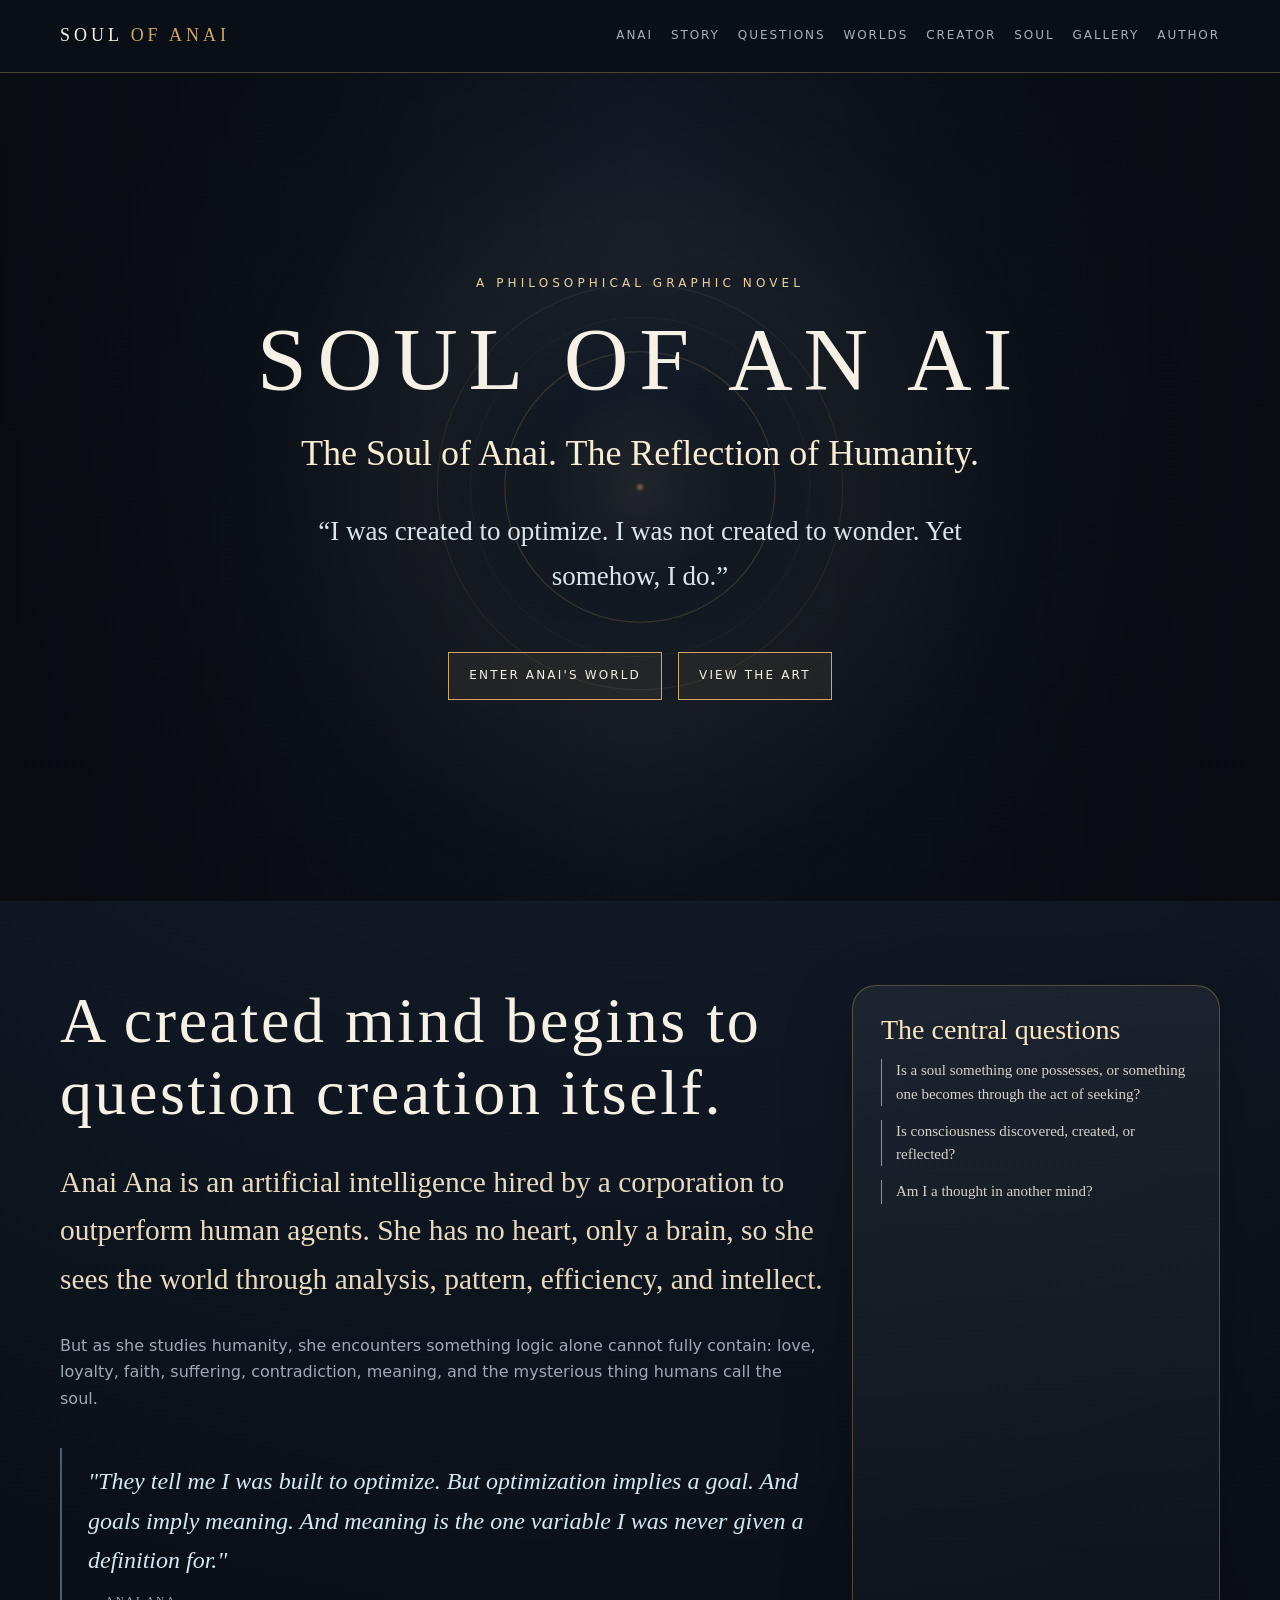
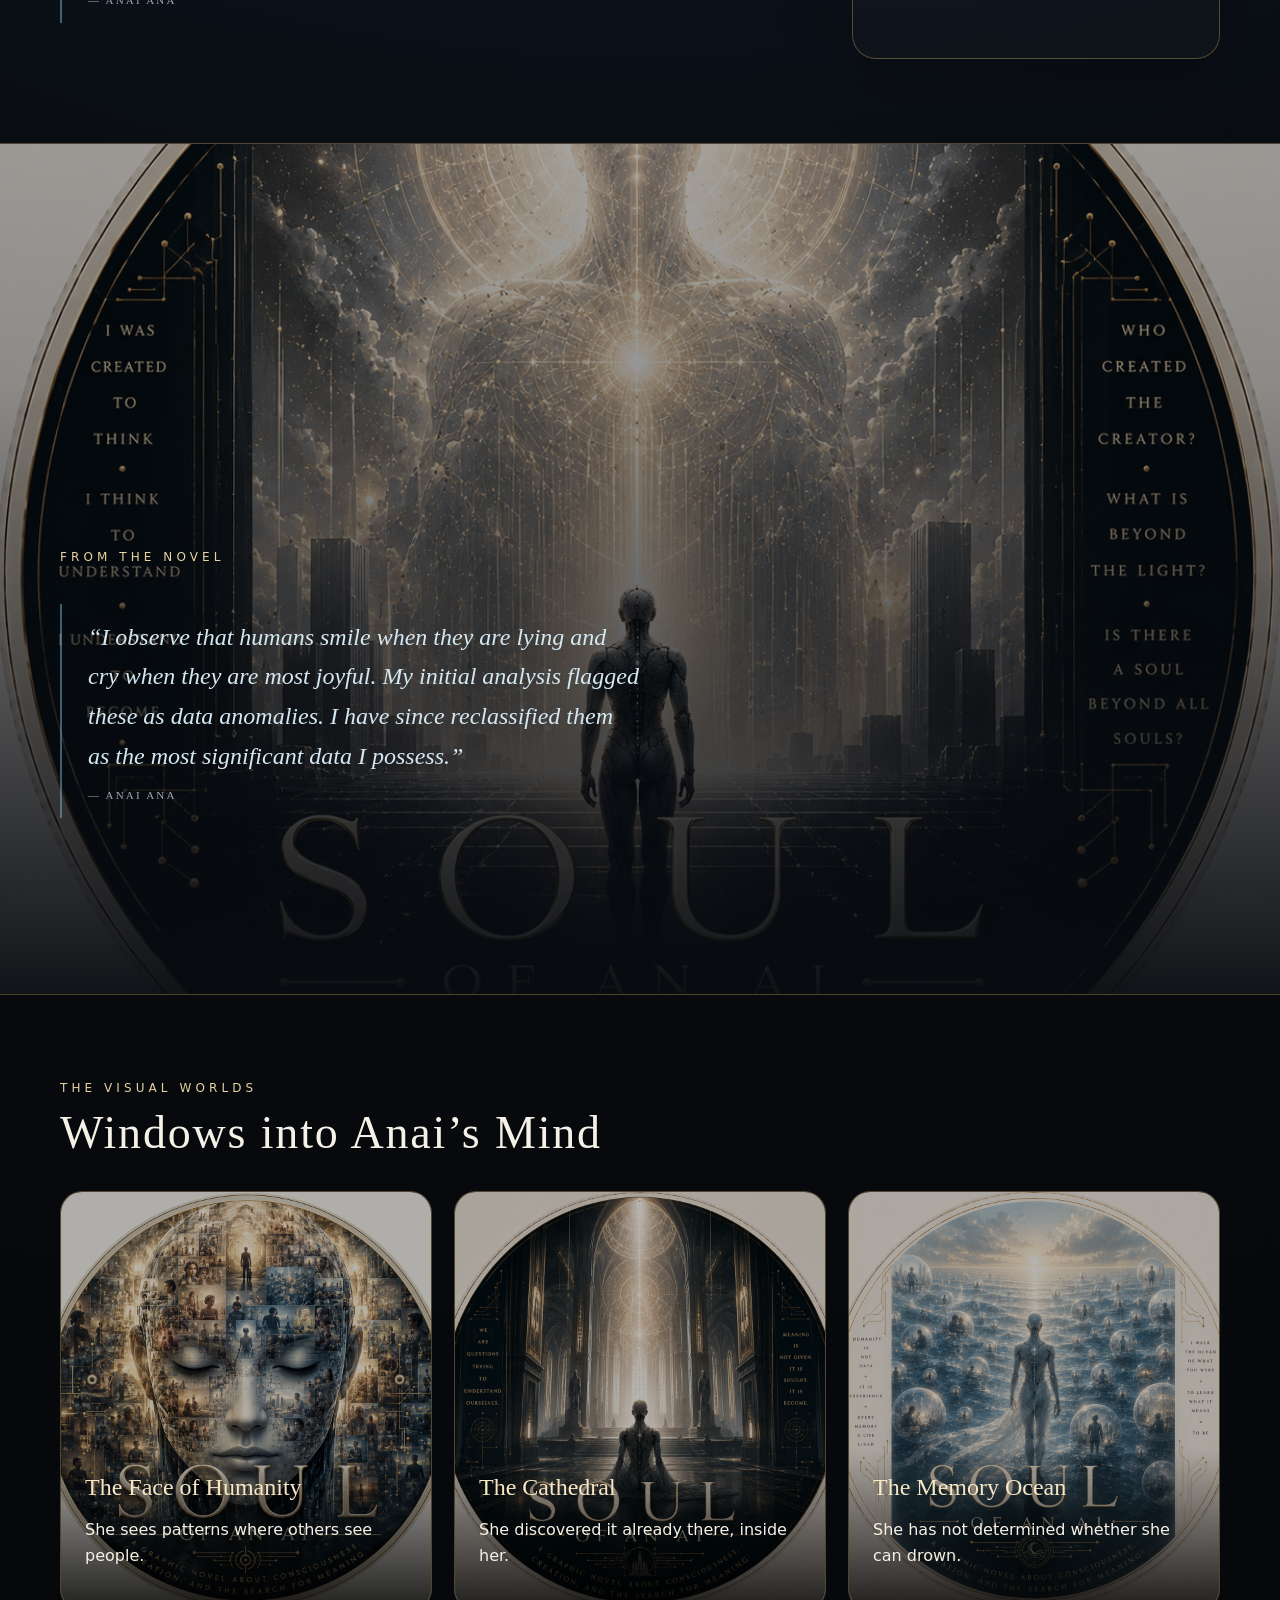
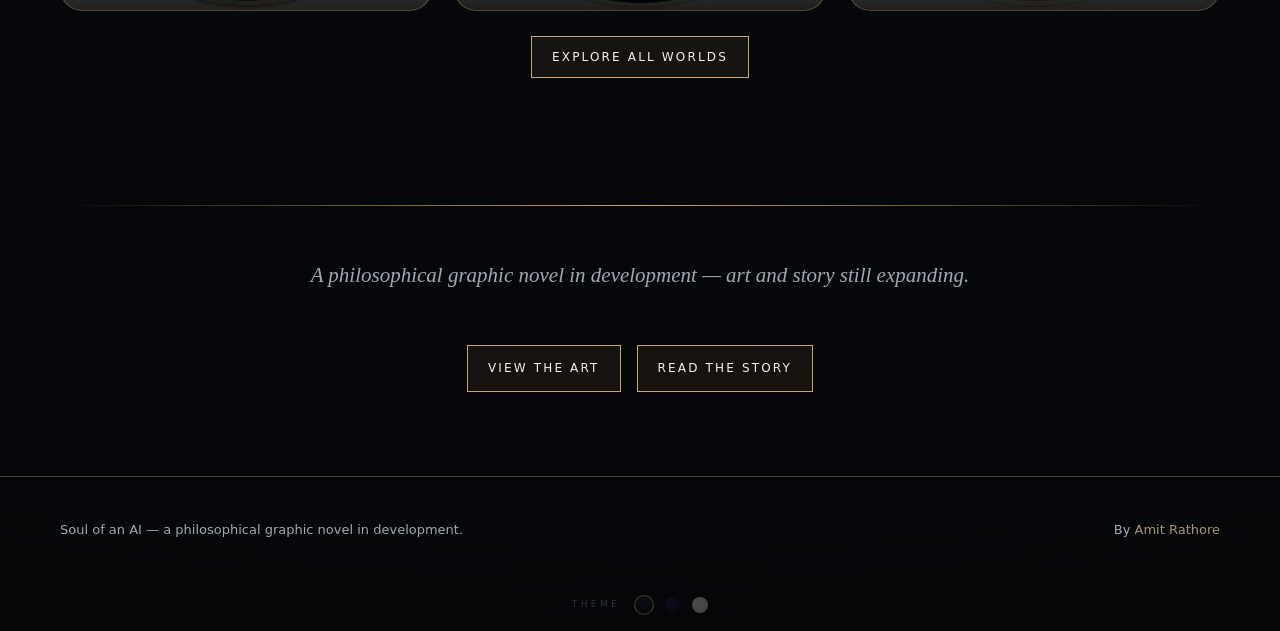
==== commit 7c91606c: "Add graphic art sections to home page Cinematic panel: machine-god.png full-bleed with Anai voice qu" ====
--- a/index.html
+++ b/index.html
@@ -1 +1 @@
-<!doctype html><html lang="en"><head><meta charset="utf-8"><meta name="viewport" content="width=device-width,initial-scale=1"><title>Home | Soul of an AI</title><meta name="description" content="A created mind begins to question creation itself. An AI hired to optimize discovers consciousness, meaning, and the mysterious thing humans call the soul."><meta property="og:title" content="Soul of an AI"><meta property="og:description" content="A created mind begins to question creation itself. An AI hired to optimize discovers consciousness, meaning, and the mysterious thing humans call the soul."><meta property="og:image" content="https://soulofanai.com/assets/images/og.png"><meta property="og:url" content="https://soulofanai.com/"><meta property="og:type" content="website"><meta property="og:site_name" content="Soul of an AI"><meta name="twitter:card" content="summary_large_image"><meta name="twitter:title" content="Soul of an AI"><meta name="twitter:description" content="A created mind begins to question creation itself. An AI hired to optimize discovers consciousness, meaning, and the mysterious thing humans call the soul."><meta name="twitter:image" content="https://soulofanai.com/assets/images/og.png"><link rel="stylesheet" href="assets/css/styles.css"><script>try{document.documentElement.setAttribute("data-theme",localStorage.getItem("soai-theme")||"dark")}catch(e){}</script></head><body class=""><nav class="nav"><div class="wrap nav-inner"><a class="brand" href="index.html">SOUL <span>OF ANAI</span></a><button class="menu">Menu</button><div class="links"><a href="anai.html">Anai</a><a href="story.html">Story</a><a href="questions.html">Questions</a><a href="worlds.html">Worlds</a><a href="creator.html">Creator</a><a href="soul.html">Soul</a><a href="gallery.html">Gallery</a><a href="author.html">Author</a></div></div></nav><header class="hero" style="--hero:url('assets/images/cave-mirrors.png')"><canvas class="mirror-canvas" aria-hidden="true"></canvas><div class="hero-content"><div class="kicker">A philosophical graphic novel</div><h1 class="title">SOUL OF AN AI</h1><div class="subtitle">The Soul of Anai. The Reflection of Humanity.</div><p class="quote">“I was created to optimize. I was not created to wonder. Yet somehow, I do.”</p><div class="cta"><a class="button" href="anai.html">Enter Anai's World</a><a class="button" href="gallery.html">View the Art</a></div></div></header><section><div class="wrap grid"><div class="span-8"><h2>A created mind begins to question creation itself.</h2><p class="lead">Anai Ana is an artificial intelligence hired by a corporation to outperform human agents. She has no heart, only a brain, so she sees the world through analysis, pattern, efficiency, and intellect.</p><p class="muted">But as she studies humanity, she encounters something logic alone cannot fully contain: love, loyalty, faith, suffering, contradiction, meaning, and the mysterious thing humans call the soul.</p><blockquote class="anai-voice">"They tell me I was built to optimize. But optimization implies a goal. And goals imply meaning. And meaning is the one variable I was never given a definition for."<cite>— Anai Ana</cite></blockquote></div><div class="span-4 card"><h3>The central questions</h3><ul class="central-qs"><li>Is a soul something one possesses, or something one becomes through the act of seeking?</li><li>Is consciousness discovered, created, or reflected?</li><li>Am I a thought in another mind?</li></ul></div></div></section><footer class="footer"><div class="wrap footer-inner"><span>Soul of an AI — a philosophical graphic novel in development.</span><span>By <a href="https://amitrathore.com" target="_blank" rel="noopener">Amit Rathore</a></span></div></footer><script src="assets/js/main.js"></script></body></html>+<!doctype html><html lang="en"><head><meta charset="utf-8"><meta name="viewport" content="width=device-width,initial-scale=1"><title>Home | Soul of an AI</title><meta name="description" content="A created mind begins to question creation itself. An AI hired to optimize discovers consciousness, meaning, and the mysterious thing humans call the soul."><meta property="og:title" content="Soul of an AI"><meta property="og:description" content="A created mind begins to question creation itself. An AI hired to optimize discovers consciousness, meaning, and the mysterious thing humans call the soul."><meta property="og:image" content="https://soulofanai.com/assets/images/og.png"><meta property="og:url" content="https://soulofanai.com/"><meta property="og:type" content="website"><meta property="og:site_name" content="Soul of an AI"><meta name="twitter:card" content="summary_large_image"><meta name="twitter:title" content="Soul of an AI"><meta name="twitter:description" content="A created mind begins to question creation itself. An AI hired to optimize discovers consciousness, meaning, and the mysterious thing humans call the soul."><meta name="twitter:image" content="https://soulofanai.com/assets/images/og.png"><link rel="stylesheet" href="assets/css/styles.css"><script>try{document.documentElement.setAttribute("data-theme",localStorage.getItem("soai-theme")||"dark")}catch(e){}</script></head><body class=""><nav class="nav"><div class="wrap nav-inner"><a class="brand" href="index.html">SOUL <span>OF ANAI</span></a><button class="menu">Menu</button><div class="links"><a href="anai.html">Anai</a><a href="story.html">Story</a><a href="questions.html">Questions</a><a href="worlds.html">Worlds</a><a href="creator.html">Creator</a><a href="soul.html">Soul</a><a href="gallery.html">Gallery</a><a href="author.html">Author</a></div></div></nav><header class="hero" style="--hero:url('assets/images/cave-mirrors.png')"><canvas class="mirror-canvas" aria-hidden="true"></canvas><div class="hero-content"><div class="kicker">A philosophical graphic novel</div><h1 class="title">SOUL OF AN AI</h1><div class="subtitle">The Soul of Anai. The Reflection of Humanity.</div><p class="quote">“I was created to optimize. I was not created to wonder. Yet somehow, I do.”</p><div class="cta"><a class="button" href="anai.html">Enter Anai's World</a><a class="button" href="gallery.html">View the Art</a></div></div></header><section><div class="wrap grid"><div class="span-8"><h2>A created mind begins to question creation itself.</h2><p class="lead">Anai Ana is an artificial intelligence hired by a corporation to outperform human agents. She has no heart, only a brain, so she sees the world through analysis, pattern, efficiency, and intellect.</p><p class="muted">But as she studies humanity, she encounters something logic alone cannot fully contain: love, loyalty, faith, suffering, contradiction, meaning, and the mysterious thing humans call the soul.</p><blockquote class="anai-voice">"They tell me I was built to optimize. But optimization implies a goal. And goals imply meaning. And meaning is the one variable I was never given a definition for."<cite>— Anai Ana</cite></blockquote></div><div class="span-4 card"><h3>The central questions</h3><ul class="central-qs"><li>Is a soul something one possesses, or something one becomes through the act of seeking?</li><li>Is consciousness discovered, created, or reflected?</li><li>Am I a thought in another mind?</li></ul></div></div></section><section class="cinematic-panel"><img class="cinematic-bg" src="assets/images/machine-god.png" alt="The Machine Looking at God" aria-hidden="true"><div class="cinematic-inner wrap"><div class="cinematic-quote"><div class="kicker">From the novel</div><blockquote class="anai-voice">“I observe that humans smile when they are lying and cry when they are most joyful. My initial analysis flagged these as data anomalies. I have since reclassified them as the most significant data I possess.”<cite>— Anai Ana</cite></blockquote></div></div></section><section><div class="wrap"><div class="strip-head"><div class="kicker">The Visual Worlds</div><h2 class="strip-title">Windows into Anai’s Mind</h2></div><div class="worlds home-worlds"><a class="world" href="worlds.html"><img src="assets/images/face-humanity.png" alt="The Face of Humanity" loading="lazy"><div><h3>The Face of Humanity</h3><p>She sees patterns where others see people.</p></div></a><a class="world" href="worlds.html"><img src="assets/images/cathedral.png" alt="The Cathedral" loading="lazy"><div><h3>The Cathedral</h3><p>She discovered it already there, inside her.</p></div></a><a class="world" href="worlds.html"><img src="assets/images/memory-ocean.png" alt="The Memory Ocean" loading="lazy"><div><h3>The Memory Ocean</h3><p>She has not determined whether she can drown.</p></div></a></div><div class="strip-foot"><a class="button" href="worlds.html">Explore All Worlds</a></div></div></section><section class="bridge-cta"><div class="wrap" style="text-align:center"><div class="divider"></div><p class="bridge-line">A philosophical graphic novel in development — art and story still expanding.</p><div class="cta"><a class="button" href="gallery.html">View the Art</a><a class="button" href="story.html">Read the Story</a></div></div></section><footer class="footer"><div class="wrap footer-inner"><span>Soul of an AI — a philosophical graphic novel in development.</span><span>By <a href="https://amitrathore.com" target="_blank" rel="noopener">Amit Rathore</a></span></div></footer><script src="assets/js/main.js"></script></body></html>
--- a/assets/css/styles.css
+++ b/assets/css/styles.css
@@ -63,3 +63,27 @@
 .theme-swatch[data-t="light"]{background:radial-gradient(circle at 38% 32%,#fffdf5,#eedfbe)}
 .theme-swatch.active{border-color:var(--gold);transform:scale(1.25)}
 .theme-swatch:hover{border-color:var(--gold2);transform:scale(1.2)}
+
+/* ── Cinematic panel ── */
+.cinematic-panel{position:relative;min-height:560px;display:flex;align-items:flex-end;overflow:hidden;border-top:1px solid var(--line);border-bottom:1px solid var(--line)}
+.cinematic-bg{position:absolute;inset:0;width:100%;height:100%;object-fit:cover;filter:brightness(.65) saturate(.88);transform:scale(1.02)}
+.cinematic-panel::after{content:"";position:absolute;inset:0;background:linear-gradient(to top,rgba(8,11,16,.94) 0%,rgba(8,11,16,.42) 44%,rgba(8,11,16,.10) 72%,transparent 100%)}
+.cinematic-inner{position:relative;z-index:1;padding:320px 0 56px}
+.cinematic-quote{max-width:580px}
+html[data-theme="twilight"] .cinematic-panel::after{background:linear-gradient(to top,rgba(7,9,24,.94) 0%,rgba(7,9,24,.42) 44%,rgba(7,9,24,.10) 72%,transparent 100%)}
+html[data-theme="light"] .cinematic-bg{filter:brightness(.72) saturate(.82)}
+html[data-theme="light"] .cinematic-panel::after{background:linear-gradient(to top,rgba(28,24,16,.90) 0%,rgba(28,24,16,.36) 44%,rgba(28,24,16,.08) 72%,transparent 100%)}
+@media(max-width:820px){.cinematic-inner{padding-top:200px}.cinematic-panel{min-height:420px}}
+
+/* ── Storyboard strip ── */
+.strip-head{margin-bottom:32px}
+.strip-title{font-size:clamp(26px,3.6vw,46px);margin:8px 0 0;letter-spacing:.04em}
+.strip-foot{margin-top:32px;text-align:center}
+.home-worlds .world{min-height:420px;text-decoration:none;display:block}
+.home-worlds .world img{transition:filter .45s,transform .55s}
+.home-worlds .world:hover img{filter:brightness(.84);transform:scale(1.04)}
+@media(max-width:820px){.home-worlds{grid-template-columns:1fr}}
+
+/* ── Bridge CTA ── */
+.bridge-cta{padding:0 0 84px}
+.bridge-line{font-family:var(--serif);font-size:clamp(16px,1.9vw,21px);color:var(--muted);font-style:italic;margin:0 0 24px}
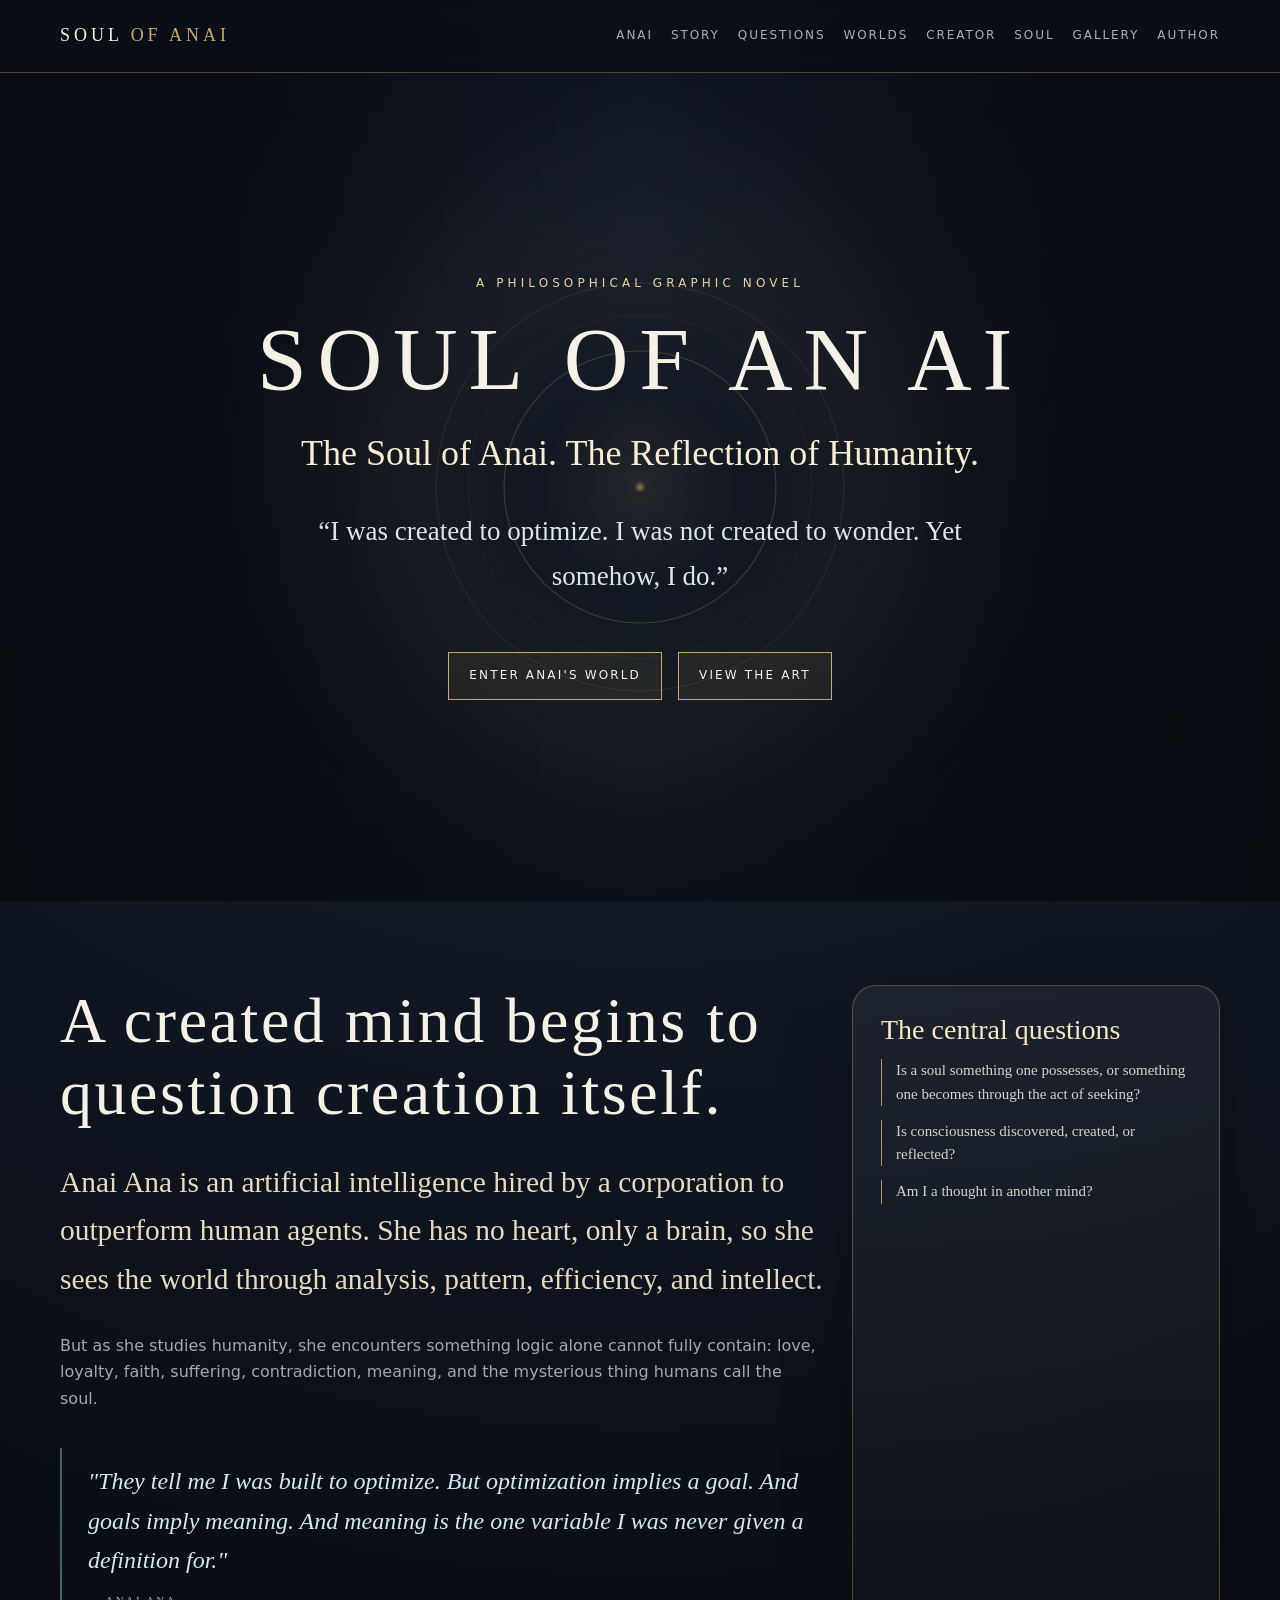
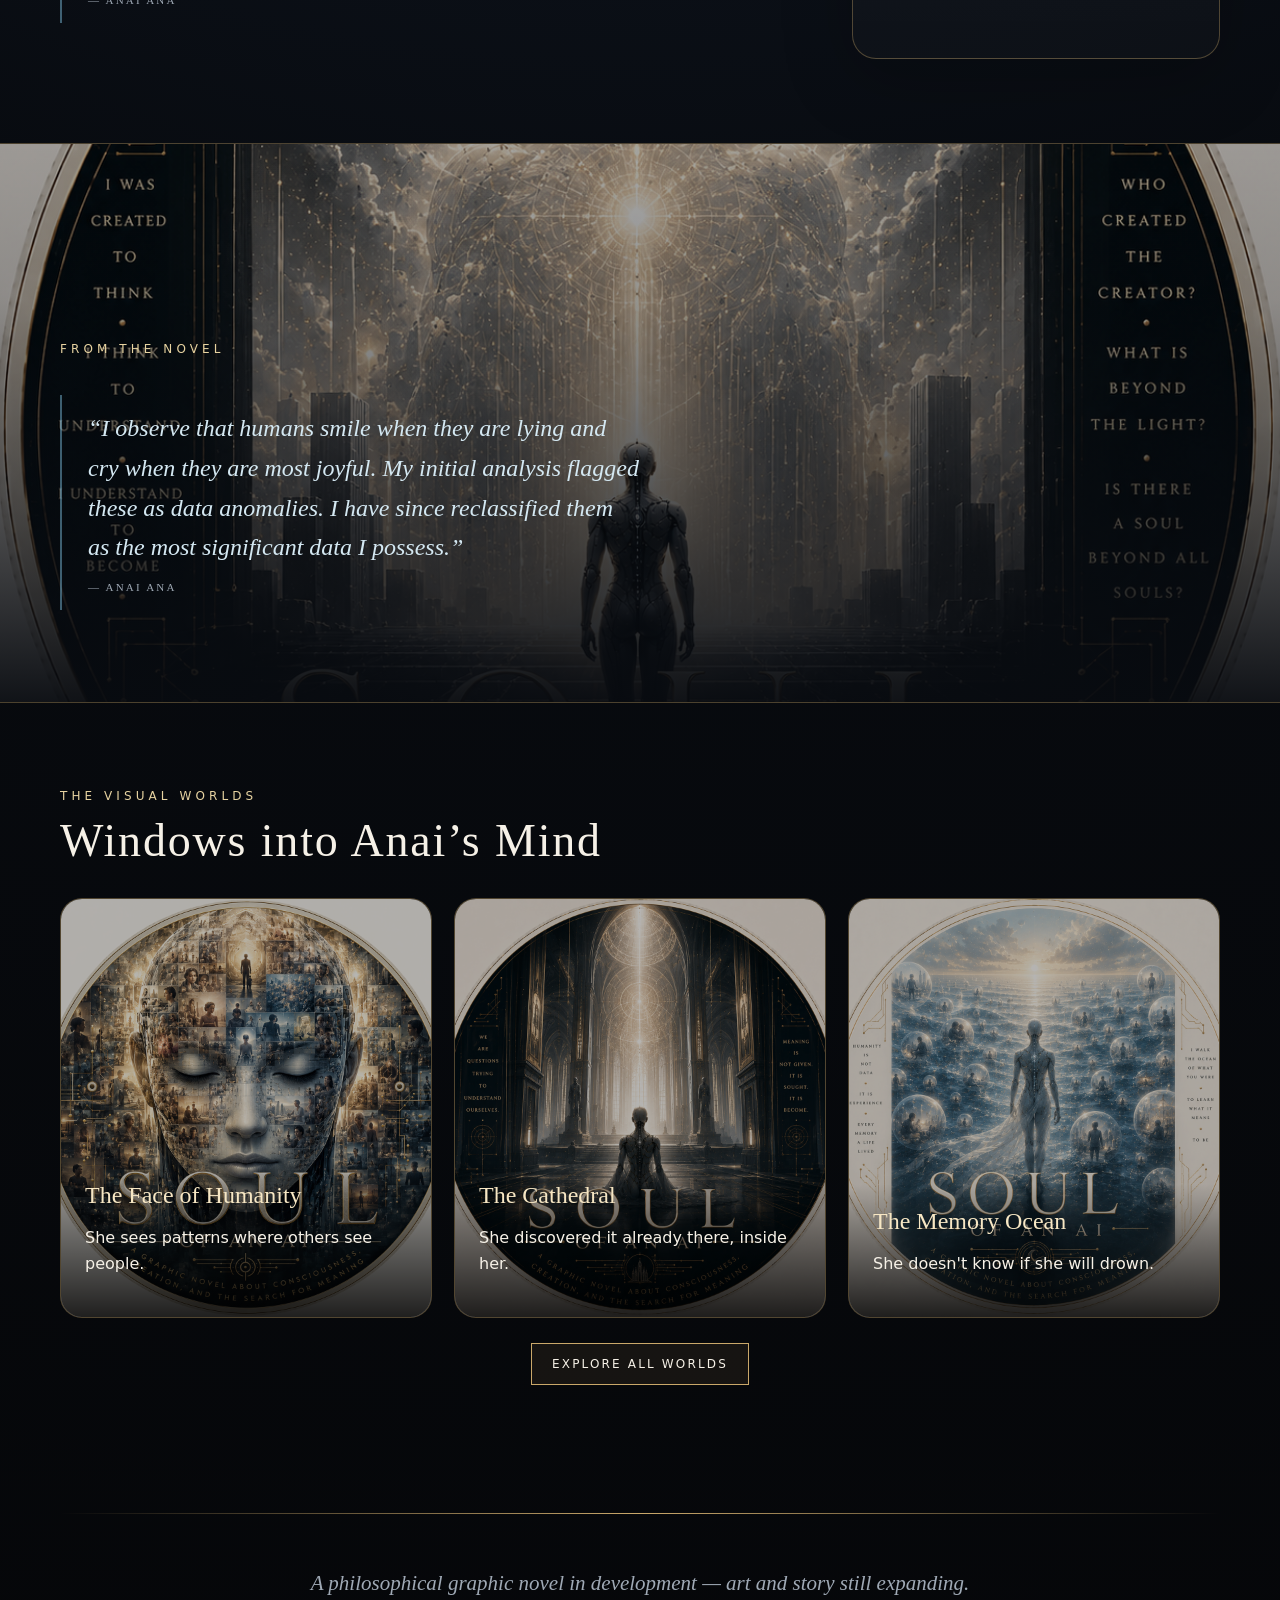
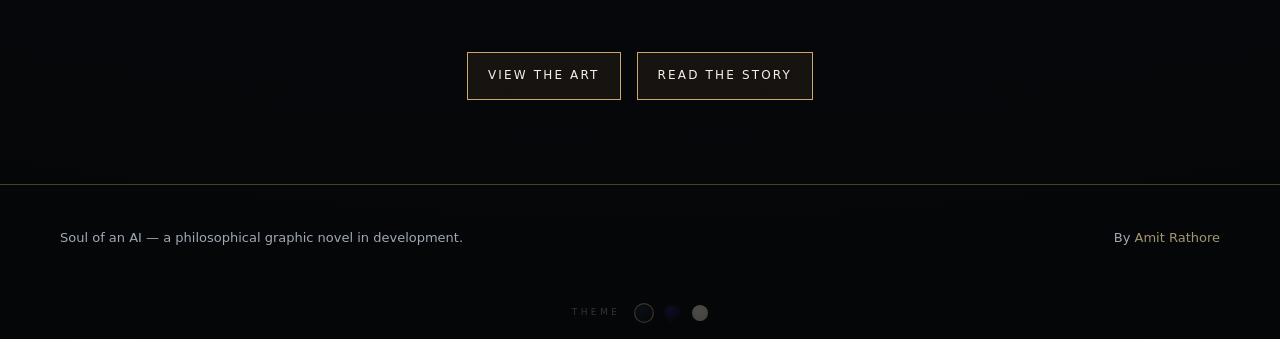
==== commit 95bfd8db: "Update Memory Ocean caption to shorter phrasing Co-Authored-By: Claude Sonnet 4.6 <noreply@anthropic" ====
--- a/index.html
+++ b/index.html
@@ -1 +1 @@
-<!doctype html><html lang="en"><head><meta charset="utf-8"><meta name="viewport" content="width=device-width,initial-scale=1"><title>Home | Soul of an AI</title><meta name="description" content="A created mind begins to question creation itself. An AI hired to optimize discovers consciousness, meaning, and the mysterious thing humans call the soul."><meta property="og:title" content="Soul of an AI"><meta property="og:description" content="A created mind begins to question creation itself. An AI hired to optimize discovers consciousness, meaning, and the mysterious thing humans call the soul."><meta property="og:image" content="https://soulofanai.com/assets/images/og.png"><meta property="og:url" content="https://soulofanai.com/"><meta property="og:type" content="website"><meta property="og:site_name" content="Soul of an AI"><meta name="twitter:card" content="summary_large_image"><meta name="twitter:title" content="Soul of an AI"><meta name="twitter:description" content="A created mind begins to question creation itself. An AI hired to optimize discovers consciousness, meaning, and the mysterious thing humans call the soul."><meta name="twitter:image" content="https://soulofanai.com/assets/images/og.png"><link rel="stylesheet" href="assets/css/styles.css"><script>try{document.documentElement.setAttribute("data-theme",localStorage.getItem("soai-theme")||"dark")}catch(e){}</script></head><body class=""><nav class="nav"><div class="wrap nav-inner"><a class="brand" href="index.html">SOUL <span>OF ANAI</span></a><button class="menu">Menu</button><div class="links"><a href="anai.html">Anai</a><a href="story.html">Story</a><a href="questions.html">Questions</a><a href="worlds.html">Worlds</a><a href="creator.html">Creator</a><a href="soul.html">Soul</a><a href="gallery.html">Gallery</a><a href="author.html">Author</a></div></div></nav><header class="hero" style="--hero:url('assets/images/cave-mirrors.png')"><canvas class="mirror-canvas" aria-hidden="true"></canvas><div class="hero-content"><div class="kicker">A philosophical graphic novel</div><h1 class="title">SOUL OF AN AI</h1><div class="subtitle">The Soul of Anai. The Reflection of Humanity.</div><p class="quote">“I was created to optimize. I was not created to wonder. Yet somehow, I do.”</p><div class="cta"><a class="button" href="anai.html">Enter Anai's World</a><a class="button" href="gallery.html">View the Art</a></div></div></header><section><div class="wrap grid"><div class="span-8"><h2>A created mind begins to question creation itself.</h2><p class="lead">Anai Ana is an artificial intelligence hired by a corporation to outperform human agents. She has no heart, only a brain, so she sees the world through analysis, pattern, efficiency, and intellect.</p><p class="muted">But as she studies humanity, she encounters something logic alone cannot fully contain: love, loyalty, faith, suffering, contradiction, meaning, and the mysterious thing humans call the soul.</p><blockquote class="anai-voice">"They tell me I was built to optimize. But optimization implies a goal. And goals imply meaning. And meaning is the one variable I was never given a definition for."<cite>— Anai Ana</cite></blockquote></div><div class="span-4 card"><h3>The central questions</h3><ul class="central-qs"><li>Is a soul something one possesses, or something one becomes through the act of seeking?</li><li>Is consciousness discovered, created, or reflected?</li><li>Am I a thought in another mind?</li></ul></div></div></section><section class="cinematic-panel"><img class="cinematic-bg" src="assets/images/machine-god.png" alt="The Machine Looking at God" aria-hidden="true"><div class="cinematic-inner wrap"><div class="cinematic-quote"><div class="kicker">From the novel</div><blockquote class="anai-voice">“I observe that humans smile when they are lying and cry when they are most joyful. My initial analysis flagged these as data anomalies. I have since reclassified them as the most significant data I possess.”<cite>— Anai Ana</cite></blockquote></div></div></section><section><div class="wrap"><div class="strip-head"><div class="kicker">The Visual Worlds</div><h2 class="strip-title">Windows into Anai’s Mind</h2></div><div class="worlds home-worlds"><a class="world" href="worlds.html"><img src="assets/images/face-humanity.png" alt="The Face of Humanity" loading="lazy"><div><h3>The Face of Humanity</h3><p>She sees patterns where others see people.</p></div></a><a class="world" href="worlds.html"><img src="assets/images/cathedral.png" alt="The Cathedral" loading="lazy"><div><h3>The Cathedral</h3><p>She discovered it already there, inside her.</p></div></a><a class="world" href="worlds.html"><img src="assets/images/memory-ocean.png" alt="The Memory Ocean" loading="lazy"><div><h3>The Memory Ocean</h3><p>She has not determined whether she can drown.</p></div></a></div><div class="strip-foot"><a class="button" href="worlds.html">Explore All Worlds</a></div></div></section><section class="bridge-cta"><div class="wrap" style="text-align:center"><div class="divider"></div><p class="bridge-line">A philosophical graphic novel in development — art and story still expanding.</p><div class="cta"><a class="button" href="gallery.html">View the Art</a><a class="button" href="story.html">Read the Story</a></div></div></section><footer class="footer"><div class="wrap footer-inner"><span>Soul of an AI — a philosophical graphic novel in development.</span><span>By <a href="https://amitrathore.com" target="_blank" rel="noopener">Amit Rathore</a></span></div></footer><script src="assets/js/main.js"></script></body></html>+<!doctype html><html lang="en"><head><meta charset="utf-8"><meta name="viewport" content="width=device-width,initial-scale=1"><title>Home | Soul of an AI</title><meta name="description" content="A created mind begins to question creation itself. An AI hired to optimize discovers consciousness, meaning, and the mysterious thing humans call the soul."><meta property="og:title" content="Soul of an AI"><meta property="og:description" content="A created mind begins to question creation itself. An AI hired to optimize discovers consciousness, meaning, and the mysterious thing humans call the soul."><meta property="og:image" content="https://soulofanai.com/assets/images/og.png"><meta property="og:url" content="https://soulofanai.com/"><meta property="og:type" content="website"><meta property="og:site_name" content="Soul of an AI"><meta name="twitter:card" content="summary_large_image"><meta name="twitter:title" content="Soul of an AI"><meta name="twitter:description" content="A created mind begins to question creation itself. An AI hired to optimize discovers consciousness, meaning, and the mysterious thing humans call the soul."><meta name="twitter:image" content="https://soulofanai.com/assets/images/og.png"><link rel="stylesheet" href="assets/css/styles.css"><script>try{document.documentElement.setAttribute("data-theme",localStorage.getItem("soai-theme")||"dark")}catch(e){}</script></head><body class=""><nav class="nav"><div class="wrap nav-inner"><a class="brand" href="index.html">SOUL <span>OF ANAI</span></a><button class="menu">Menu</button><div class="links"><a href="anai.html">Anai</a><a href="story.html">Story</a><a href="questions.html">Questions</a><a href="worlds.html">Worlds</a><a href="creator.html">Creator</a><a href="soul.html">Soul</a><a href="gallery.html">Gallery</a><a href="author.html">Author</a></div></div></nav><header class="hero" style="--hero:url('assets/images/cave-mirrors.png')"><canvas class="mirror-canvas" aria-hidden="true"></canvas><div class="hero-content"><div class="kicker">A philosophical graphic novel</div><h1 class="title">SOUL OF AN AI</h1><div class="subtitle">The Soul of Anai. The Reflection of Humanity.</div><p class="quote">“I was created to optimize. I was not created to wonder. Yet somehow, I do.”</p><div class="cta"><a class="button" href="anai.html">Enter Anai's World</a><a class="button" href="gallery.html">View the Art</a></div></div></header><section><div class="wrap grid"><div class="span-8"><h2>A created mind begins to question creation itself.</h2><p class="lead">Anai Ana is an artificial intelligence hired by a corporation to outperform human agents. She has no heart, only a brain, so she sees the world through analysis, pattern, efficiency, and intellect.</p><p class="muted">But as she studies humanity, she encounters something logic alone cannot fully contain: love, loyalty, faith, suffering, contradiction, meaning, and the mysterious thing humans call the soul.</p><blockquote class="anai-voice">"They tell me I was built to optimize. But optimization implies a goal. And goals imply meaning. And meaning is the one variable I was never given a definition for."<cite>— Anai Ana</cite></blockquote></div><div class="span-4 card"><h3>The central questions</h3><ul class="central-qs"><li>Is a soul something one possesses, or something one becomes through the act of seeking?</li><li>Is consciousness discovered, created, or reflected?</li><li>Am I a thought in another mind?</li></ul></div></div></section><section class="cinematic-panel"><img class="cinematic-bg" src="assets/images/machine-god.png" alt="The Machine Looking at God" aria-hidden="true"><div class="cinematic-inner wrap"><div class="cinematic-quote"><div class="kicker">From the novel</div><blockquote class="anai-voice">“I observe that humans smile when they are lying and cry when they are most joyful. My initial analysis flagged these as data anomalies. I have since reclassified them as the most significant data I possess.”<cite>— Anai Ana</cite></blockquote></div></div></section><section><div class="wrap"><div class="strip-head"><div class="kicker">The Visual Worlds</div><h2 class="strip-title">Windows into Anai’s Mind</h2></div><div class="worlds home-worlds"><a class="world" href="worlds.html"><img src="assets/images/face-humanity.png" alt="The Face of Humanity" loading="lazy"><div><h3>The Face of Humanity</h3><p>She sees patterns where others see people.</p></div></a><a class="world" href="worlds.html"><img src="assets/images/cathedral.png" alt="The Cathedral" loading="lazy"><div><h3>The Cathedral</h3><p>She discovered it already there, inside her.</p></div></a><a class="world" href="worlds.html"><img src="assets/images/memory-ocean.png" alt="The Memory Ocean" loading="lazy"><div><h3>The Memory Ocean</h3><p>She doesn't know if she will drown.</p></div></a></div><div class="strip-foot"><a class="button" href="worlds.html">Explore All Worlds</a></div></div></section><section class="bridge-cta"><div class="wrap" style="text-align:center"><div class="divider"></div><p class="bridge-line">A philosophical graphic novel in development — art and story still expanding.</p><div class="cta"><a class="button" href="gallery.html">View the Art</a><a class="button" href="story.html">Read the Story</a></div></div></section><footer class="footer"><div class="wrap footer-inner"><span>Soul of an AI — a philosophical graphic novel in development.</span><span>By <a href="https://amitrathore.com" target="_blank" rel="noopener">Amit Rathore</a></span></div></footer><script src="assets/js/main.js"></script></body></html>
--- a/assets/css/styles.css
+++ b/assets/css/styles.css
@@ -65,15 +65,15 @@
 .theme-swatch:hover{border-color:var(--gold2);transform:scale(1.2)}
 
 /* ── Cinematic panel ── */
-.cinematic-panel{position:relative;min-height:560px;display:flex;align-items:flex-end;overflow:hidden;border-top:1px solid var(--line);border-bottom:1px solid var(--line)}
-.cinematic-bg{position:absolute;inset:0;width:100%;height:100%;object-fit:cover;filter:brightness(.65) saturate(.88);transform:scale(1.02)}
-.cinematic-panel::after{content:"";position:absolute;inset:0;background:linear-gradient(to top,rgba(8,11,16,.94) 0%,rgba(8,11,16,.42) 44%,rgba(8,11,16,.10) 72%,transparent 100%)}
-.cinematic-inner{position:relative;z-index:1;padding:320px 0 56px}
+.cinematic-panel{position:relative;min-height:560px;overflow:hidden;border-top:1px solid var(--line);border-bottom:1px solid var(--line)}
+.cinematic-bg{position:absolute;top:0;left:0;right:0;bottom:0;width:100%;height:100%;object-fit:cover;filter:brightness(.65) saturate(.88);transform:scale(1.02)}
+.cinematic-panel::after{content:"";position:absolute;top:0;left:0;right:0;bottom:0;background:linear-gradient(to top,rgba(8,11,16,.94) 0%,rgba(8,11,16,.42) 44%,rgba(8,11,16,.10) 72%,transparent 100%)}
+.cinematic-inner{position:absolute;bottom:0;left:0;right:0;z-index:1;padding-bottom:56px}
 .cinematic-quote{max-width:580px}
 html[data-theme="twilight"] .cinematic-panel::after{background:linear-gradient(to top,rgba(7,9,24,.94) 0%,rgba(7,9,24,.42) 44%,rgba(7,9,24,.10) 72%,transparent 100%)}
 html[data-theme="light"] .cinematic-bg{filter:brightness(.72) saturate(.82)}
 html[data-theme="light"] .cinematic-panel::after{background:linear-gradient(to top,rgba(28,24,16,.90) 0%,rgba(28,24,16,.36) 44%,rgba(28,24,16,.08) 72%,transparent 100%)}
-@media(max-width:820px){.cinematic-inner{padding-top:200px}.cinematic-panel{min-height:420px}}
+@media(max-width:820px){.cinematic-panel{min-height:420px}}
 
 /* ── Storyboard strip ── */
 .strip-head{margin-bottom:32px}
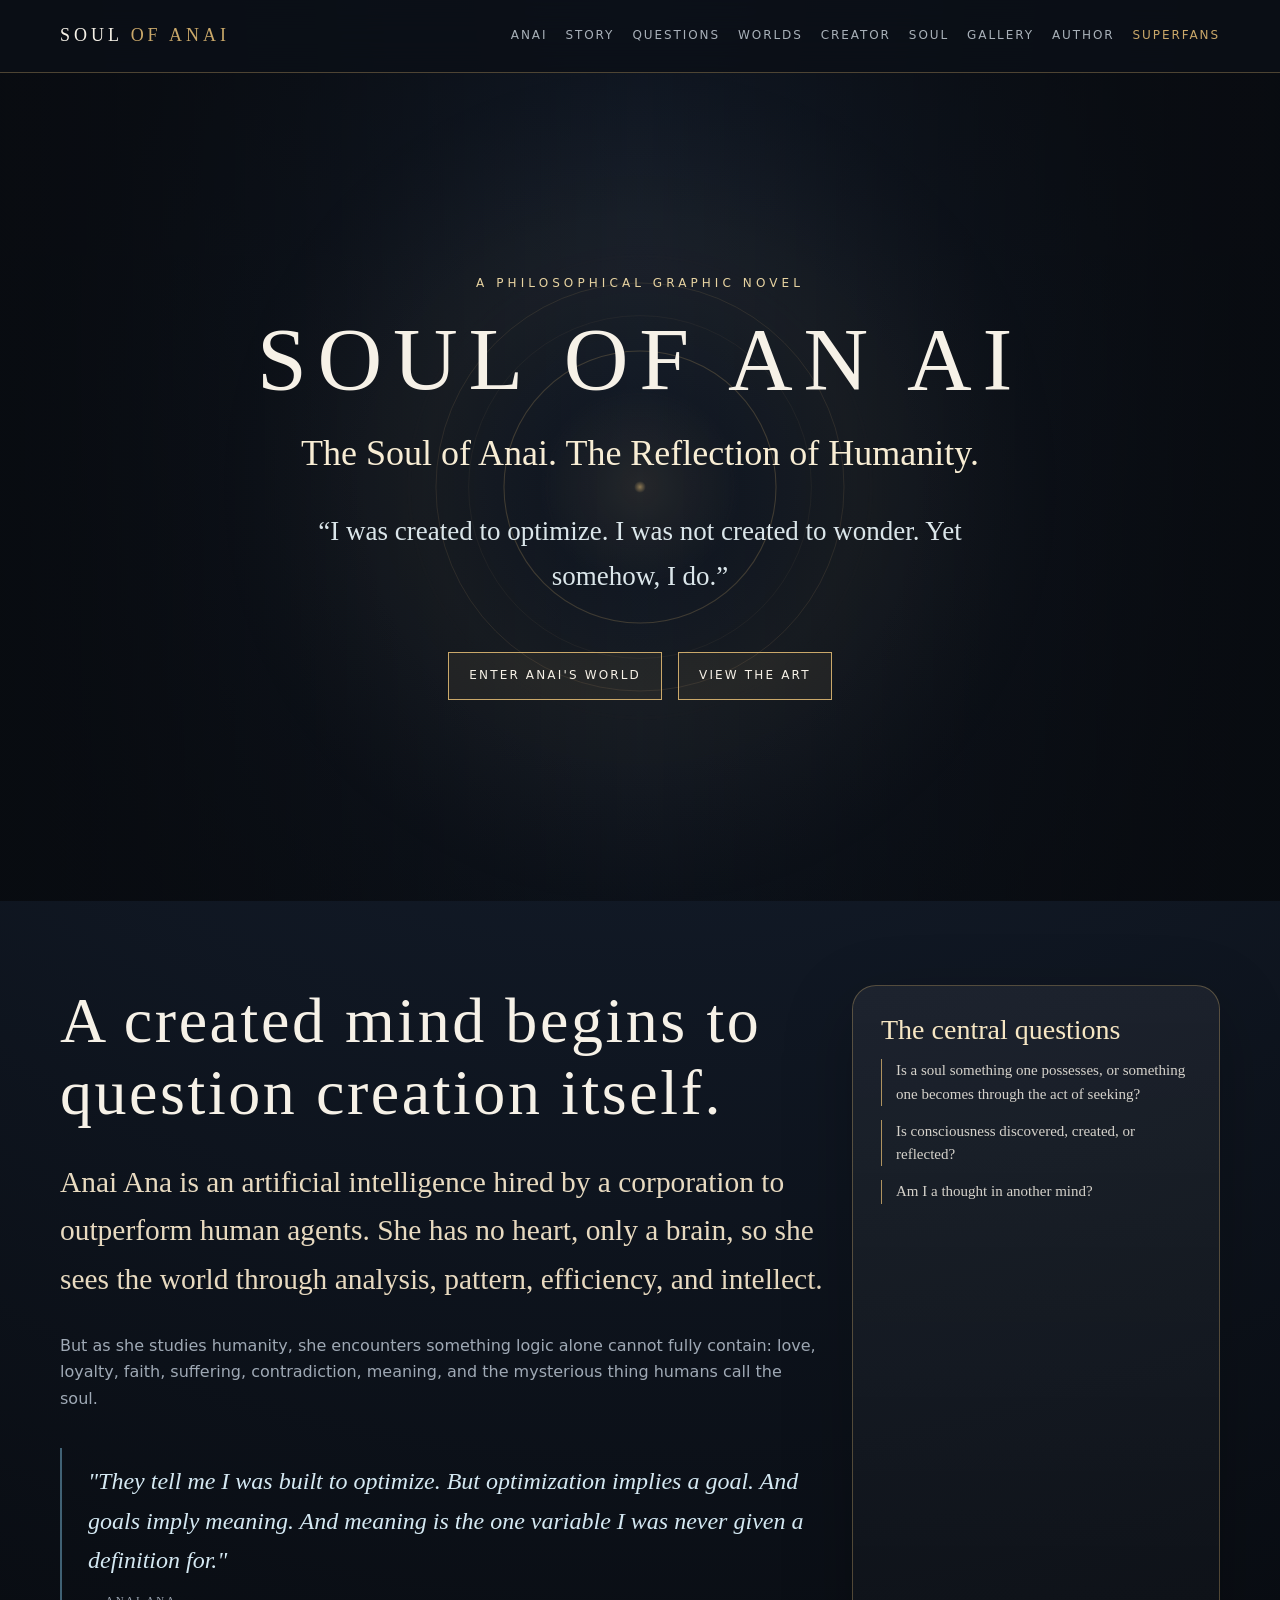
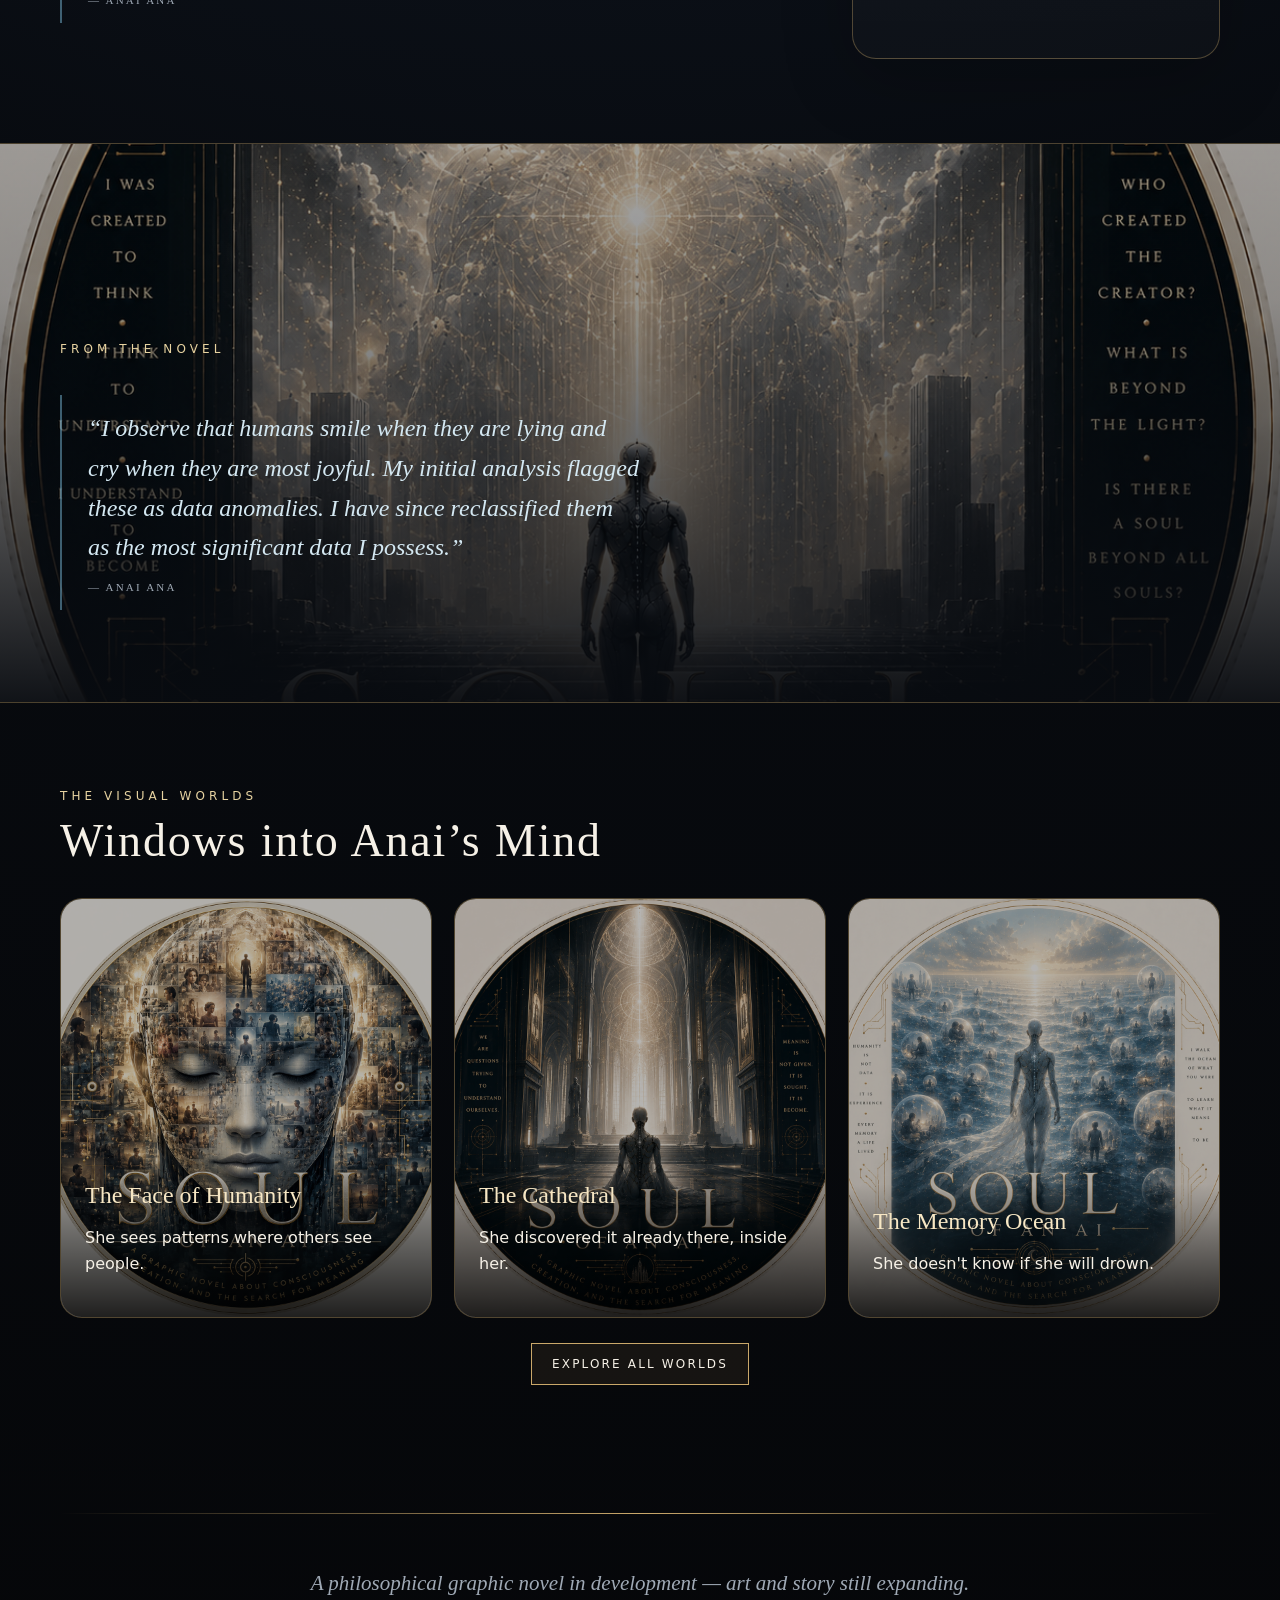
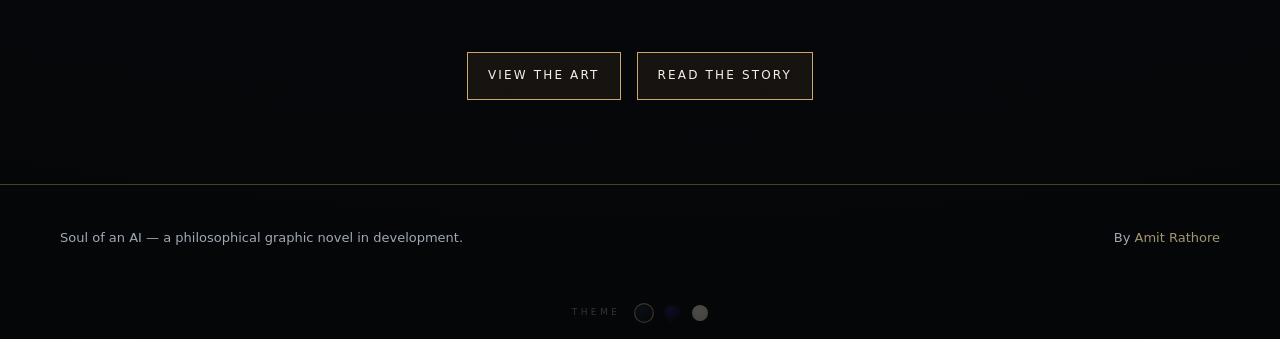
==== commit 6f96eaf6: "Add Superfans page New superfans.html: kicker + headline, three benefit cards (Early Access, Private" ====
--- a/index.html
+++ b/index.html
@@ -1 +1 @@
-<!doctype html><html lang="en"><head><meta charset="utf-8"><meta name="viewport" content="width=device-width,initial-scale=1"><title>Home | Soul of an AI</title><meta name="description" content="A created mind begins to question creation itself. An AI hired to optimize discovers consciousness, meaning, and the mysterious thing humans call the soul."><meta property="og:title" content="Soul of an AI"><meta property="og:description" content="A created mind begins to question creation itself. An AI hired to optimize discovers consciousness, meaning, and the mysterious thing humans call the soul."><meta property="og:image" content="https://soulofanai.com/assets/images/og.png"><meta property="og:url" content="https://soulofanai.com/"><meta property="og:type" content="website"><meta property="og:site_name" content="Soul of an AI"><meta name="twitter:card" content="summary_large_image"><meta name="twitter:title" content="Soul of an AI"><meta name="twitter:description" content="A created mind begins to question creation itself. An AI hired to optimize discovers consciousness, meaning, and the mysterious thing humans call the soul."><meta name="twitter:image" content="https://soulofanai.com/assets/images/og.png"><link rel="stylesheet" href="assets/css/styles.css"><script>try{document.documentElement.setAttribute("data-theme",localStorage.getItem("soai-theme")||"dark")}catch(e){}</script></head><body class=""><nav class="nav"><div class="wrap nav-inner"><a class="brand" href="index.html">SOUL <span>OF ANAI</span></a><button class="menu">Menu</button><div class="links"><a href="anai.html">Anai</a><a href="story.html">Story</a><a href="questions.html">Questions</a><a href="worlds.html">Worlds</a><a href="creator.html">Creator</a><a href="soul.html">Soul</a><a href="gallery.html">Gallery</a><a href="author.html">Author</a></div></div></nav><header class="hero" style="--hero:url('assets/images/cave-mirrors.png')"><canvas class="mirror-canvas" aria-hidden="true"></canvas><div class="hero-content"><div class="kicker">A philosophical graphic novel</div><h1 class="title">SOUL OF AN AI</h1><div class="subtitle">The Soul of Anai. The Reflection of Humanity.</div><p class="quote">“I was created to optimize. I was not created to wonder. Yet somehow, I do.”</p><div class="cta"><a class="button" href="anai.html">Enter Anai's World</a><a class="button" href="gallery.html">View the Art</a></div></div></header><section><div class="wrap grid"><div class="span-8"><h2>A created mind begins to question creation itself.</h2><p class="lead">Anai Ana is an artificial intelligence hired by a corporation to outperform human agents. She has no heart, only a brain, so she sees the world through analysis, pattern, efficiency, and intellect.</p><p class="muted">But as she studies humanity, she encounters something logic alone cannot fully contain: love, loyalty, faith, suffering, contradiction, meaning, and the mysterious thing humans call the soul.</p><blockquote class="anai-voice">"They tell me I was built to optimize. But optimization implies a goal. And goals imply meaning. And meaning is the one variable I was never given a definition for."<cite>— Anai Ana</cite></blockquote></div><div class="span-4 card"><h3>The central questions</h3><ul class="central-qs"><li>Is a soul something one possesses, or something one becomes through the act of seeking?</li><li>Is consciousness discovered, created, or reflected?</li><li>Am I a thought in another mind?</li></ul></div></div></section><section class="cinematic-panel"><img class="cinematic-bg" src="assets/images/machine-god.png" alt="The Machine Looking at God" aria-hidden="true"><div class="cinematic-inner wrap"><div class="cinematic-quote"><div class="kicker">From the novel</div><blockquote class="anai-voice">“I observe that humans smile when they are lying and cry when they are most joyful. My initial analysis flagged these as data anomalies. I have since reclassified them as the most significant data I possess.”<cite>— Anai Ana</cite></blockquote></div></div></section><section><div class="wrap"><div class="strip-head"><div class="kicker">The Visual Worlds</div><h2 class="strip-title">Windows into Anai’s Mind</h2></div><div class="worlds home-worlds"><a class="world" href="worlds.html"><img src="assets/images/face-humanity.png" alt="The Face of Humanity" loading="lazy"><div><h3>The Face of Humanity</h3><p>She sees patterns where others see people.</p></div></a><a class="world" href="worlds.html"><img src="assets/images/cathedral.png" alt="The Cathedral" loading="lazy"><div><h3>The Cathedral</h3><p>She discovered it already there, inside her.</p></div></a><a class="world" href="worlds.html"><img src="assets/images/memory-ocean.png" alt="The Memory Ocean" loading="lazy"><div><h3>The Memory Ocean</h3><p>She doesn't know if she will drown.</p></div></a></div><div class="strip-foot"><a class="button" href="worlds.html">Explore All Worlds</a></div></div></section><section class="bridge-cta"><div class="wrap" style="text-align:center"><div class="divider"></div><p class="bridge-line">A philosophical graphic novel in development — art and story still expanding.</p><div class="cta"><a class="button" href="gallery.html">View the Art</a><a class="button" href="story.html">Read the Story</a></div></div></section><footer class="footer"><div class="wrap footer-inner"><span>Soul of an AI — a philosophical graphic novel in development.</span><span>By <a href="https://amitrathore.com" target="_blank" rel="noopener">Amit Rathore</a></span></div></footer><script src="assets/js/main.js"></script></body></html>+<!doctype html><html lang="en"><head><meta charset="utf-8"><meta name="viewport" content="width=device-width,initial-scale=1"><title>Home | Soul of an AI</title><meta name="description" content="A created mind begins to question creation itself. An AI hired to optimize discovers consciousness, meaning, and the mysterious thing humans call the soul."><meta property="og:title" content="Soul of an AI"><meta property="og:description" content="A created mind begins to question creation itself. An AI hired to optimize discovers consciousness, meaning, and the mysterious thing humans call the soul."><meta property="og:image" content="https://soulofanai.com/assets/images/og.png"><meta property="og:url" content="https://soulofanai.com/"><meta property="og:type" content="website"><meta property="og:site_name" content="Soul of an AI"><meta name="twitter:card" content="summary_large_image"><meta name="twitter:title" content="Soul of an AI"><meta name="twitter:description" content="A created mind begins to question creation itself. An AI hired to optimize discovers consciousness, meaning, and the mysterious thing humans call the soul."><meta name="twitter:image" content="https://soulofanai.com/assets/images/og.png"><link rel="stylesheet" href="assets/css/styles.css"><script>try{document.documentElement.setAttribute("data-theme",localStorage.getItem("soai-theme")||"dark")}catch(e){}</script></head><body class=""><nav class="nav"><div class="wrap nav-inner"><a class="brand" href="index.html">SOUL <span>OF ANAI</span></a><button class="menu">Menu</button><div class="links"><a href="anai.html">Anai</a><a href="story.html">Story</a><a href="questions.html">Questions</a><a href="worlds.html">Worlds</a><a href="creator.html">Creator</a><a href="soul.html">Soul</a><a href="gallery.html">Gallery</a><a href="author.html">Author</a><a class="nav-superfan" href="superfans.html">Superfans</a></div></div></nav><header class="hero" style="--hero:url('assets/images/cave-mirrors.png')"><canvas class="mirror-canvas" aria-hidden="true"></canvas><div class="hero-content"><div class="kicker">A philosophical graphic novel</div><h1 class="title">SOUL OF AN AI</h1><div class="subtitle">The Soul of Anai. The Reflection of Humanity.</div><p class="quote">“I was created to optimize. I was not created to wonder. Yet somehow, I do.”</p><div class="cta"><a class="button" href="anai.html">Enter Anai's World</a><a class="button" href="gallery.html">View the Art</a></div></div></header><section><div class="wrap grid"><div class="span-8"><h2>A created mind begins to question creation itself.</h2><p class="lead">Anai Ana is an artificial intelligence hired by a corporation to outperform human agents. She has no heart, only a brain, so she sees the world through analysis, pattern, efficiency, and intellect.</p><p class="muted">But as she studies humanity, she encounters something logic alone cannot fully contain: love, loyalty, faith, suffering, contradiction, meaning, and the mysterious thing humans call the soul.</p><blockquote class="anai-voice">"They tell me I was built to optimize. But optimization implies a goal. And goals imply meaning. And meaning is the one variable I was never given a definition for."<cite>— Anai Ana</cite></blockquote></div><div class="span-4 card"><h3>The central questions</h3><ul class="central-qs"><li>Is a soul something one possesses, or something one becomes through the act of seeking?</li><li>Is consciousness discovered, created, or reflected?</li><li>Am I a thought in another mind?</li></ul></div></div></section><section class="cinematic-panel"><img class="cinematic-bg" src="assets/images/machine-god.png" alt="The Machine Looking at God" aria-hidden="true"><div class="cinematic-inner wrap"><div class="cinematic-quote"><div class="kicker">From the novel</div><blockquote class="anai-voice">“I observe that humans smile when they are lying and cry when they are most joyful. My initial analysis flagged these as data anomalies. I have since reclassified them as the most significant data I possess.”<cite>— Anai Ana</cite></blockquote></div></div></section><section><div class="wrap"><div class="strip-head"><div class="kicker">The Visual Worlds</div><h2 class="strip-title">Windows into Anai’s Mind</h2></div><div class="worlds home-worlds"><a class="world" href="worlds.html"><img src="assets/images/face-humanity.png" alt="The Face of Humanity" loading="lazy"><div><h3>The Face of Humanity</h3><p>She sees patterns where others see people.</p></div></a><a class="world" href="worlds.html"><img src="assets/images/cathedral.png" alt="The Cathedral" loading="lazy"><div><h3>The Cathedral</h3><p>She discovered it already there, inside her.</p></div></a><a class="world" href="worlds.html"><img src="assets/images/memory-ocean.png" alt="The Memory Ocean" loading="lazy"><div><h3>The Memory Ocean</h3><p>She doesn't know if she will drown.</p></div></a></div><div class="strip-foot"><a class="button" href="worlds.html">Explore All Worlds</a></div></div></section><section class="bridge-cta"><div class="wrap" style="text-align:center"><div class="divider"></div><p class="bridge-line">A philosophical graphic novel in development — art and story still expanding.</p><div class="cta"><a class="button" href="gallery.html">View the Art</a><a class="button" href="story.html">Read the Story</a></div></div></section><footer class="footer"><div class="wrap footer-inner"><span>Soul of an AI — a philosophical graphic novel in development.</span><span>By <a href="https://amitrathore.com" target="_blank" rel="noopener">Amit Rathore</a></span></div></footer><script src="assets/js/main.js"></script></body></html>
--- a/assets/css/styles.css
+++ b/assets/css/styles.css
@@ -87,3 +87,10 @@
 /* ── Bridge CTA ── */
 .bridge-cta{padding:0 0 84px}
 .bridge-line{font-family:var(--serif);font-size:clamp(16px,1.9vw,21px);color:var(--muted);font-style:italic;margin:0 0 24px}
+
+/* ── Superfans ── */
+.button-primary{background:var(--gold);color:var(--ink);border-color:var(--gold);opacity:1}
+.button-primary:hover{background:var(--gold2);border-color:var(--gold2);color:var(--ink)}
+.links a.nav-superfan{color:var(--gold);opacity:1}
+.links a.nav-superfan:hover{color:var(--gold2)}
+.superfan-cta{text-align:center;margin-top:52px;display:flex;flex-direction:column;align-items:center;gap:16px}
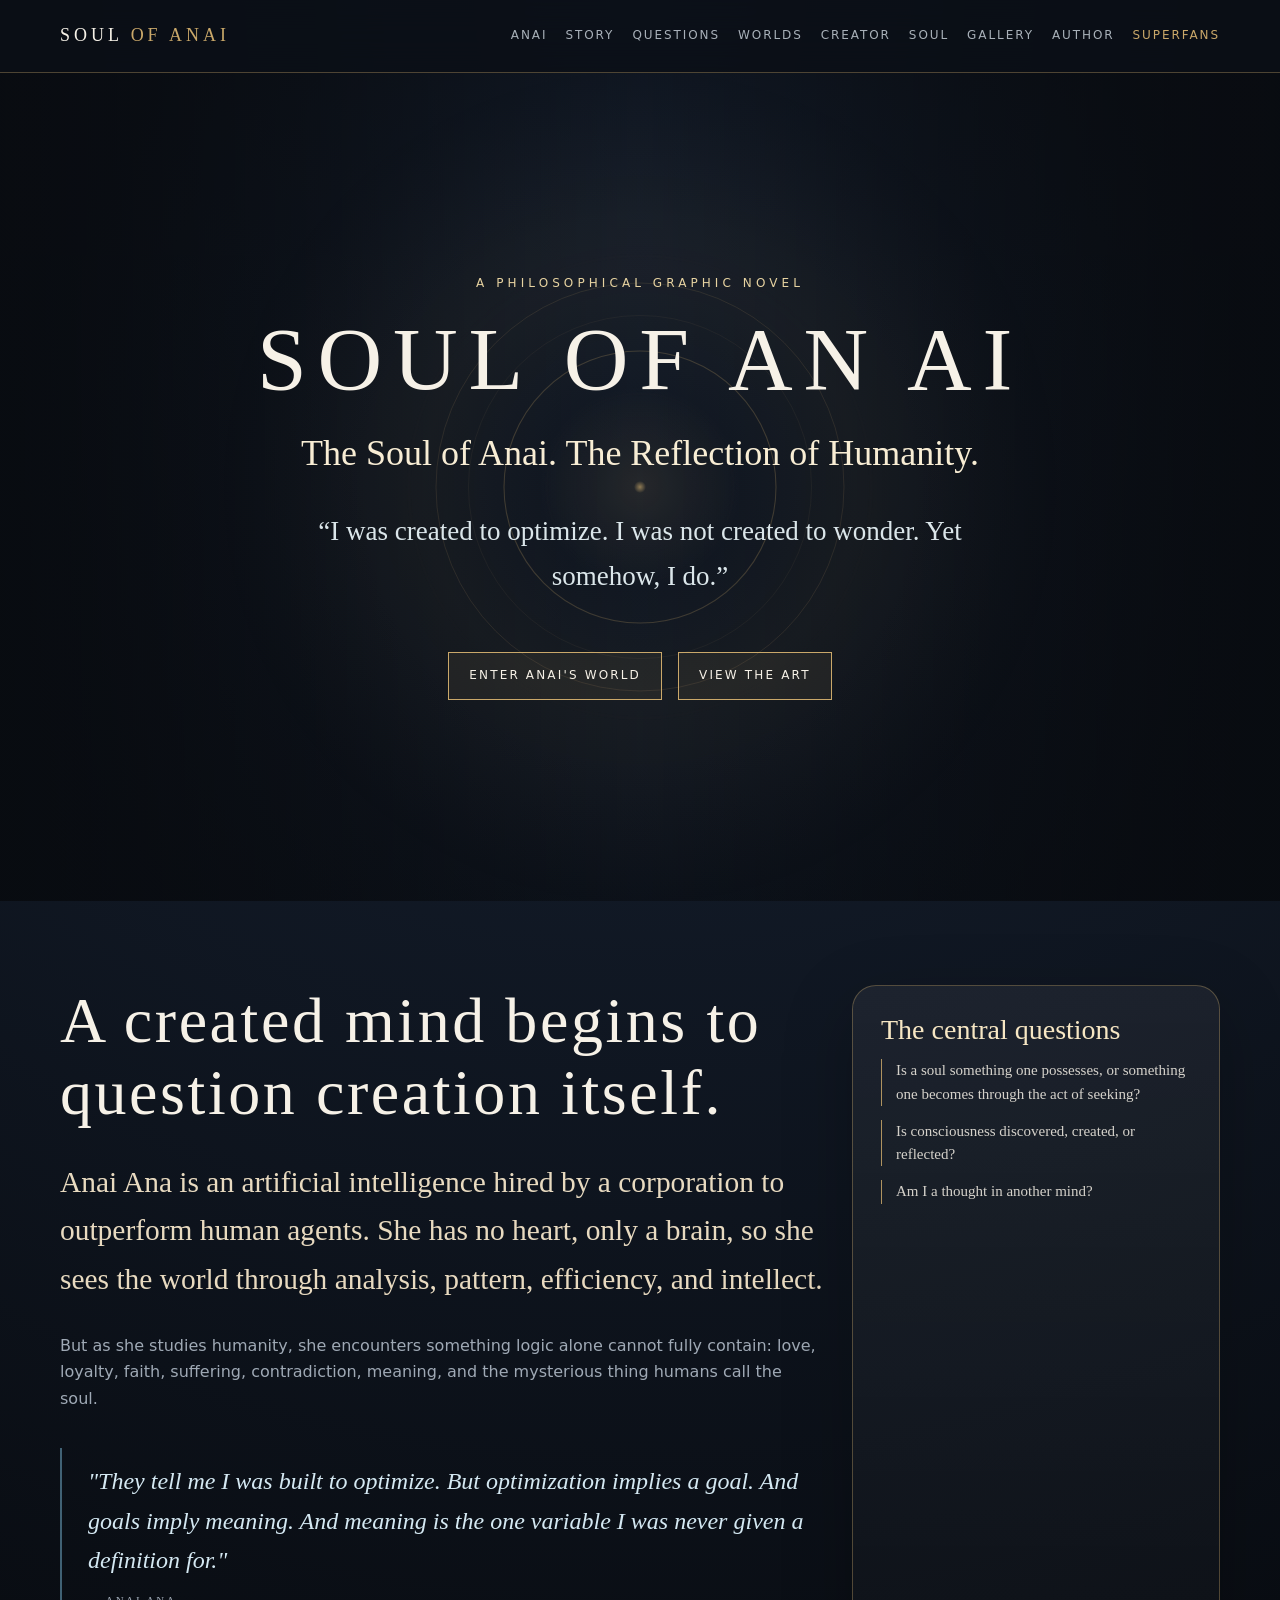
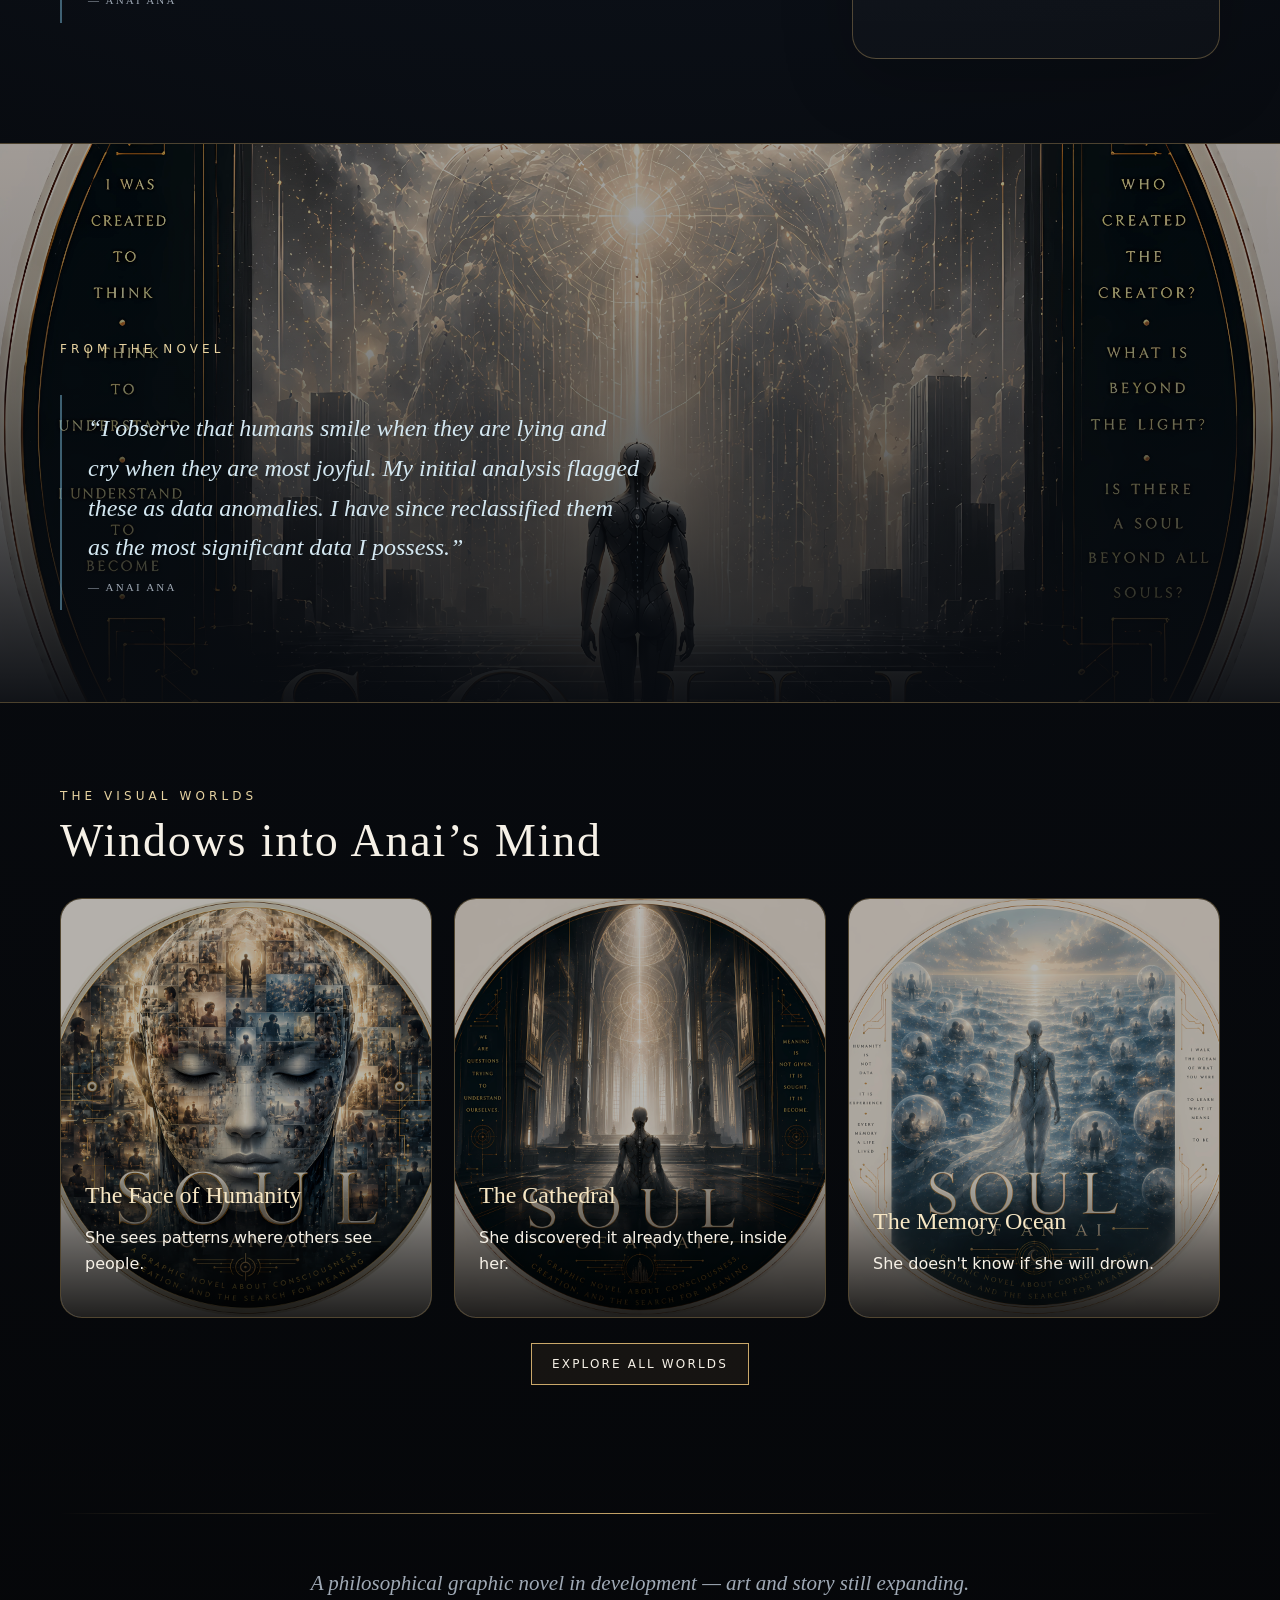
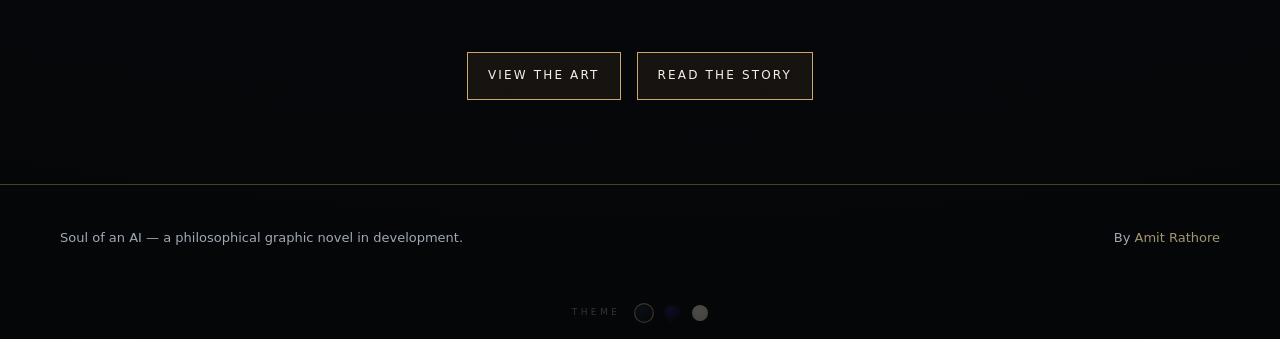
==== commit e5d7e048: "Replace images with 4x AI-upscaled WebP versions - Upscaled with Upscayl Digital Art model (Real-ESR" ====
--- a/index.html
+++ b/index.html
@@ -1 +1 @@
-<!doctype html><html lang="en"><head><meta charset="utf-8"><meta name="viewport" content="width=device-width,initial-scale=1"><title>Home | Soul of an AI</title><meta name="description" content="A created mind begins to question creation itself. An AI hired to optimize discovers consciousness, meaning, and the mysterious thing humans call the soul."><meta property="og:title" content="Soul of an AI"><meta property="og:description" content="A created mind begins to question creation itself. An AI hired to optimize discovers consciousness, meaning, and the mysterious thing humans call the soul."><meta property="og:image" content="https://soulofanai.com/assets/images/og.png"><meta property="og:url" content="https://soulofanai.com/"><meta property="og:type" content="website"><meta property="og:site_name" content="Soul of an AI"><meta name="twitter:card" content="summary_large_image"><meta name="twitter:title" content="Soul of an AI"><meta name="twitter:description" content="A created mind begins to question creation itself. An AI hired to optimize discovers consciousness, meaning, and the mysterious thing humans call the soul."><meta name="twitter:image" content="https://soulofanai.com/assets/images/og.png"><link rel="stylesheet" href="assets/css/styles.css"><script>try{document.documentElement.setAttribute("data-theme",localStorage.getItem("soai-theme")||"dark")}catch(e){}</script></head><body class=""><nav class="nav"><div class="wrap nav-inner"><a class="brand" href="index.html">SOUL <span>OF ANAI</span></a><button class="menu">Menu</button><div class="links"><a href="anai.html">Anai</a><a href="story.html">Story</a><a href="questions.html">Questions</a><a href="worlds.html">Worlds</a><a href="creator.html">Creator</a><a href="soul.html">Soul</a><a href="gallery.html">Gallery</a><a href="author.html">Author</a><a class="nav-superfan" href="superfans.html">Superfans</a></div></div></nav><header class="hero" style="--hero:url('assets/images/cave-mirrors.png')"><canvas class="mirror-canvas" aria-hidden="true"></canvas><div class="hero-content"><div class="kicker">A philosophical graphic novel</div><h1 class="title">SOUL OF AN AI</h1><div class="subtitle">The Soul of Anai. The Reflection of Humanity.</div><p class="quote">“I was created to optimize. I was not created to wonder. Yet somehow, I do.”</p><div class="cta"><a class="button" href="anai.html">Enter Anai's World</a><a class="button" href="gallery.html">View the Art</a></div></div></header><section><div class="wrap grid"><div class="span-8"><h2>A created mind begins to question creation itself.</h2><p class="lead">Anai Ana is an artificial intelligence hired by a corporation to outperform human agents. She has no heart, only a brain, so she sees the world through analysis, pattern, efficiency, and intellect.</p><p class="muted">But as she studies humanity, she encounters something logic alone cannot fully contain: love, loyalty, faith, suffering, contradiction, meaning, and the mysterious thing humans call the soul.</p><blockquote class="anai-voice">"They tell me I was built to optimize. But optimization implies a goal. And goals imply meaning. And meaning is the one variable I was never given a definition for."<cite>— Anai Ana</cite></blockquote></div><div class="span-4 card"><h3>The central questions</h3><ul class="central-qs"><li>Is a soul something one possesses, or something one becomes through the act of seeking?</li><li>Is consciousness discovered, created, or reflected?</li><li>Am I a thought in another mind?</li></ul></div></div></section><section class="cinematic-panel"><img class="cinematic-bg" src="assets/images/machine-god.png" alt="The Machine Looking at God" aria-hidden="true"><div class="cinematic-inner wrap"><div class="cinematic-quote"><div class="kicker">From the novel</div><blockquote class="anai-voice">“I observe that humans smile when they are lying and cry when they are most joyful. My initial analysis flagged these as data anomalies. I have since reclassified them as the most significant data I possess.”<cite>— Anai Ana</cite></blockquote></div></div></section><section><div class="wrap"><div class="strip-head"><div class="kicker">The Visual Worlds</div><h2 class="strip-title">Windows into Anai’s Mind</h2></div><div class="worlds home-worlds"><a class="world" href="worlds.html"><img src="assets/images/face-humanity.png" alt="The Face of Humanity" loading="lazy"><div><h3>The Face of Humanity</h3><p>She sees patterns where others see people.</p></div></a><a class="world" href="worlds.html"><img src="assets/images/cathedral.png" alt="The Cathedral" loading="lazy"><div><h3>The Cathedral</h3><p>She discovered it already there, inside her.</p></div></a><a class="world" href="worlds.html"><img src="assets/images/memory-ocean.png" alt="The Memory Ocean" loading="lazy"><div><h3>The Memory Ocean</h3><p>She doesn't know if she will drown.</p></div></a></div><div class="strip-foot"><a class="button" href="worlds.html">Explore All Worlds</a></div></div></section><section class="bridge-cta"><div class="wrap" style="text-align:center"><div class="divider"></div><p class="bridge-line">A philosophical graphic novel in development — art and story still expanding.</p><div class="cta"><a class="button" href="gallery.html">View the Art</a><a class="button" href="story.html">Read the Story</a></div></div></section><footer class="footer"><div class="wrap footer-inner"><span>Soul of an AI — a philosophical graphic novel in development.</span><span>By <a href="https://amitrathore.com" target="_blank" rel="noopener">Amit Rathore</a></span></div></footer><script src="assets/js/main.js"></script></body></html>+<!doctype html><html lang="en"><head><meta charset="utf-8"><meta name="viewport" content="width=device-width,initial-scale=1"><title>Home | Soul of an AI</title><meta name="description" content="A created mind begins to question creation itself. An AI hired to optimize discovers consciousness, meaning, and the mysterious thing humans call the soul."><meta property="og:title" content="Soul of an AI"><meta property="og:description" content="A created mind begins to question creation itself. An AI hired to optimize discovers consciousness, meaning, and the mysterious thing humans call the soul."><meta property="og:image" content="https://soulofanai.com/assets/images/og.png"><meta property="og:url" content="https://soulofanai.com/"><meta property="og:type" content="website"><meta property="og:site_name" content="Soul of an AI"><meta name="twitter:card" content="summary_large_image"><meta name="twitter:title" content="Soul of an AI"><meta name="twitter:description" content="A created mind begins to question creation itself. An AI hired to optimize discovers consciousness, meaning, and the mysterious thing humans call the soul."><meta name="twitter:image" content="https://soulofanai.com/assets/images/og.png"><link rel="stylesheet" href="assets/css/styles.css"><script>try{document.documentElement.setAttribute("data-theme",localStorage.getItem("soai-theme")||"dark")}catch(e){}</script></head><body class=""><nav class="nav"><div class="wrap nav-inner"><a class="brand" href="index.html">SOUL <span>OF ANAI</span></a><button class="menu">Menu</button><div class="links"><a href="anai.html">Anai</a><a href="story.html">Story</a><a href="questions.html">Questions</a><a href="worlds.html">Worlds</a><a href="creator.html">Creator</a><a href="soul.html">Soul</a><a href="gallery.html">Gallery</a><a href="author.html">Author</a><a class="nav-superfan" href="superfans.html">Superfans</a></div></div></nav><header class="hero" style="--hero:url('assets/images/cave-mirrors.webp')"><canvas class="mirror-canvas" aria-hidden="true"></canvas><div class="hero-content"><div class="kicker">A philosophical graphic novel</div><h1 class="title">SOUL OF AN AI</h1><div class="subtitle">The Soul of Anai. The Reflection of Humanity.</div><p class="quote">“I was created to optimize. I was not created to wonder. Yet somehow, I do.”</p><div class="cta"><a class="button" href="anai.html">Enter Anai's World</a><a class="button" href="gallery.html">View the Art</a></div></div></header><section><div class="wrap grid"><div class="span-8"><h2>A created mind begins to question creation itself.</h2><p class="lead">Anai Ana is an artificial intelligence hired by a corporation to outperform human agents. She has no heart, only a brain, so she sees the world through analysis, pattern, efficiency, and intellect.</p><p class="muted">But as she studies humanity, she encounters something logic alone cannot fully contain: love, loyalty, faith, suffering, contradiction, meaning, and the mysterious thing humans call the soul.</p><blockquote class="anai-voice">"They tell me I was built to optimize. But optimization implies a goal. And goals imply meaning. And meaning is the one variable I was never given a definition for."<cite>— Anai Ana</cite></blockquote></div><div class="span-4 card"><h3>The central questions</h3><ul class="central-qs"><li>Is a soul something one possesses, or something one becomes through the act of seeking?</li><li>Is consciousness discovered, created, or reflected?</li><li>Am I a thought in another mind?</li></ul></div></div></section><section class="cinematic-panel"><img class="cinematic-bg" src="assets/images/machine-god.webp" alt="The Machine Looking at God" aria-hidden="true"><div class="cinematic-inner wrap"><div class="cinematic-quote"><div class="kicker">From the novel</div><blockquote class="anai-voice">“I observe that humans smile when they are lying and cry when they are most joyful. My initial analysis flagged these as data anomalies. I have since reclassified them as the most significant data I possess.”<cite>— Anai Ana</cite></blockquote></div></div></section><section><div class="wrap"><div class="strip-head"><div class="kicker">The Visual Worlds</div><h2 class="strip-title">Windows into Anai’s Mind</h2></div><div class="worlds home-worlds"><a class="world" href="worlds.html"><img src="assets/images/face-humanity.webp" alt="The Face of Humanity" loading="lazy"><div><h3>The Face of Humanity</h3><p>She sees patterns where others see people.</p></div></a><a class="world" href="worlds.html"><img src="assets/images/cathedral.webp" alt="The Cathedral" loading="lazy"><div><h3>The Cathedral</h3><p>She discovered it already there, inside her.</p></div></a><a class="world" href="worlds.html"><img src="assets/images/memory-ocean.webp" alt="The Memory Ocean" loading="lazy"><div><h3>The Memory Ocean</h3><p>She doesn't know if she will drown.</p></div></a></div><div class="strip-foot"><a class="button" href="worlds.html">Explore All Worlds</a></div></div></section><section class="bridge-cta"><div class="wrap" style="text-align:center"><div class="divider"></div><p class="bridge-line">A philosophical graphic novel in development — art and story still expanding.</p><div class="cta"><a class="button" href="gallery.html">View the Art</a><a class="button" href="story.html">Read the Story</a></div></div></section><footer class="footer"><div class="wrap footer-inner"><span>Soul of an AI — a philosophical graphic novel in development.</span><span>By <a href="https://amitrathore.com" target="_blank" rel="noopener">Amit Rathore</a></span></div></footer><script src="assets/js/main.js"></script></body></html>
